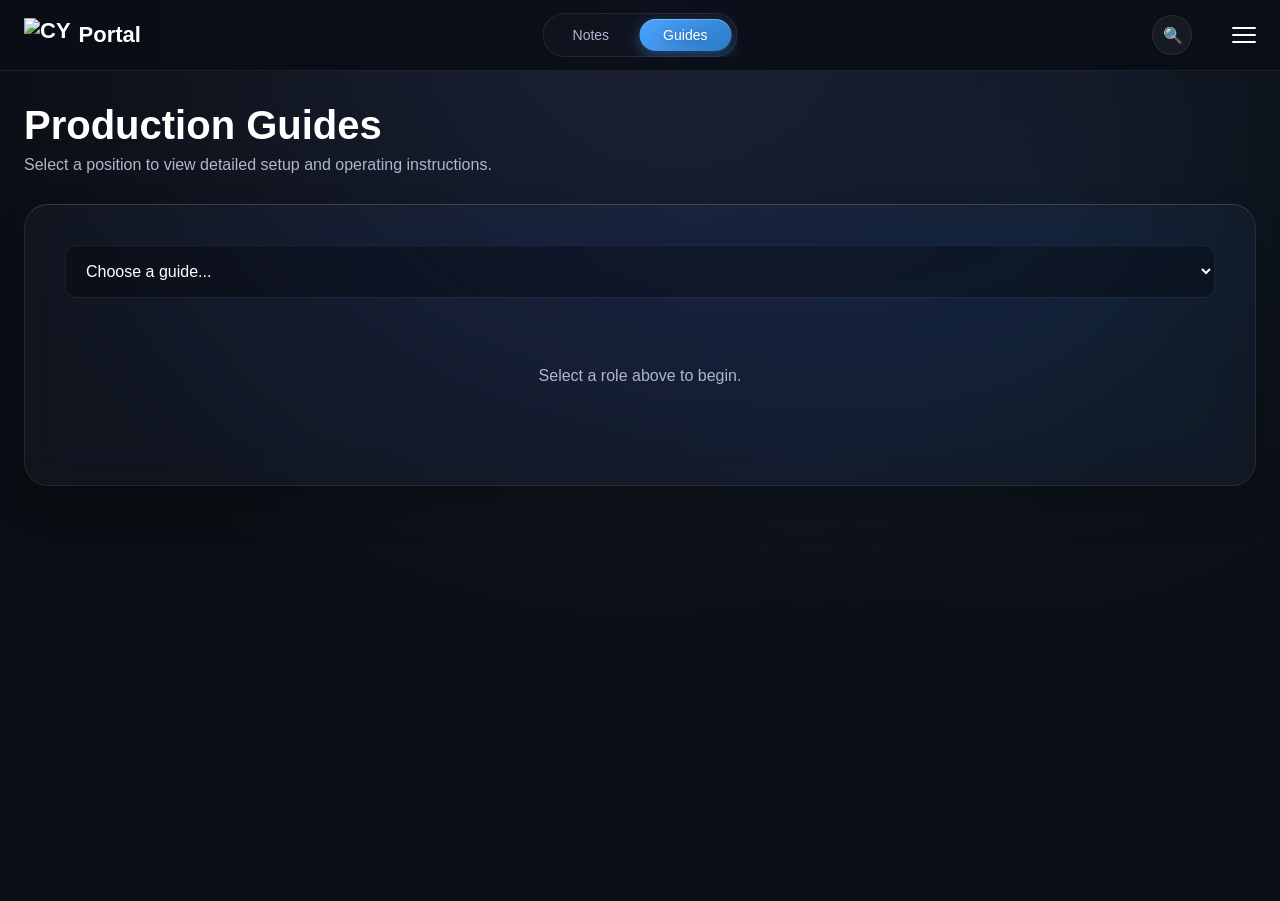
==== guides.html @ 2da70ca6 "Add guides.html with production guides content" ====
<!DOCTYPE html>
<html lang="en">
<head>
<meta charset="UTF-8">
<title>Guides - CY Production</title>
<link rel="icon" type="image/png" href="cy.png">
<meta name="viewport" content="width=device-width, initial-scale=1.0, maximum-scale=1.0, user-scalable=no">

<style>
:root{
  --bg:#0b0e14;
  --text:#ffffff;
  --muted:#b0b6cc;
  --accent:#4da3ff;
  --glass-bg: rgba(255, 255, 255, 0.03);
  --glass-border: rgba(255, 255, 255, 0.08);
  --glass-highlight: rgba(255, 255, 255, 0.15);
  --gap:22px;
  --max:1600px;
  --soft:cubic-bezier(.25, .8, .25, 1);
  --spring:cubic-bezier(.19,1,.22,1);
}

*{box-sizing:border-box;margin:0;padding:0;font-family:"Helvetica Neue", Helvetica, Arial, sans-serif}

html, body{
  min-height:100%;
  background-color:var(--bg);
  background-image:
    radial-gradient(circle at 50% 0%, #1a2236, transparent 60%),
    radial-gradient(circle at 80% 20%, rgba(77, 163, 255, 0.08), transparent 40%);
  color:var(--text);
  overflow-x: hidden;
  -webkit-tap-highlight-color: transparent;
}

/* Glassmorphism */
.glass-panel {
  padding: 40px;
  border-radius: 24px;
  background: var(--glass-bg);
  backdrop-filter: blur(20px) saturate(180%);
  -webkit-backdrop-filter: blur(20px) saturate(180%);
  border: 1px solid var(--glass-border);
  border-top: 1px solid var(--glass-highlight);
  box-shadow: 0 20px 40px rgba(0,0,0,0.2);
  margin-bottom: 40px;
  overflow: hidden;
}

/* Header */
header{
  position:sticky;
  top:0;
  z-index:100;
  background: rgba(11, 14, 20, 0.85);
  backdrop-filter: blur(20px) saturate(180%);
  border-bottom:1px solid var(--glass-border);
}
.header-inner{
  max-width:var(--max);
  margin:auto;
  padding:0 24px;
  height: 70px;
  display:flex;
  justify-content:space-between;
  align-items:center;
  gap: 20px;
  position: relative;
}
.brand{
  font-size:22px;
  font-weight:700;
  display: flex;
  align-items: center;
  gap: 8px;
  cursor: pointer;
  z-index: 102;
}

/* Nav */
.nav-scroll-area {
  position: absolute;
  left: 50%;
  transform: translateX(-50%);
  display: flex;
  justify-content: center;
  overflow-x: auto;
  z-index: 101;
}
.nav{
  display:flex;
  gap:6px;
  padding: 5px;
  background: rgba(255,255,255,0.02);
  border-radius: 999px;
  border: 1px solid var(--glass-border);
  position: relative;
}
.nav button{
  position: relative;
  background:transparent;
  border:none;
  color:var(--muted);
  padding:8px 24px;
  border-radius:999px;
  cursor:pointer;
  font-weight:500;
  font-size: 14px;
  white-space: nowrap;
  transition: color 0.3s ease;
  z-index: 2;
  outline: none;
}
.nav button:hover{ color: #fff; }
.nav button.active{ color:#fff; text-shadow: 0 2px 10px rgba(0,0,0,0.3); }

/* Active Pill */
.nav-bg {
  position: absolute;
  top: 5px;
  left: 0;
  height: calc(100% - 10px);
  background: linear-gradient(135deg, var(--accent), #2b7bc6);
  border-radius: 999px;
  z-index: 1;
  transition: all 0.5s var(--spring); 
  box-shadow: 0 4px 15px rgba(77, 163, 255, 0.4), inset 0 1px 0 rgba(255,255,255,0.3);
  opacity: 0;
  pointer-events: none;
}

/* SEARCH BAR */
.search-wrapper {
  position: relative;
  display: flex;
  align-items: center;
  margin-right: 10px;
  margin-left: auto;
  z-index: 200;
}
.search-input-container {
  width: 40px; 
  height: 40px;
  background: rgba(255,255,255,0.05);
  border-radius: 20px;
  border: 1px solid var(--glass-border);
  display: flex;
  align-items: center;
  transition: width 0.4s var(--spring), background 0.3s;
  overflow: hidden;
  cursor: pointer;
}
.search-input-container.expanded {
  width: 240px;
  background: rgba(0,0,0,0.5);
  cursor: text;
  border-color: var(--accent);
}
.search-icon {
  width: 40px;
  height: 40px;
  display: flex;
  align-items: center;
  justify-content: center;
  flex-shrink: 0;
  color: var(--muted);
}
.search-field {
  width: 100%;
  height: 100%;
  background: transparent;
  border: none;
  color: #fff;
  font-size: 14px;
  outline: none;
  padding-right: 16px;
  opacity: 0;
  transition: opacity 0.2s;
}
.search-input-container.expanded .search-field {
  opacity: 1;
}

/* Hamburger */
.menu-wrapper { position: relative; z-index: 300; }
.hamburger{
  display:flex;
  flex-direction:column;
  gap:5px;
  cursor:pointer;
  padding: 10px;
  margin-right: -10px;
}
.hamburger div{
  width:24px;
  height:2px;
  background:var(--text);
  border-radius:2px;
  transition:.3s ease;
}
.menu-dropdown {
  position: absolute;
  top: calc(100% + 15px);
  right: 0;
  width: 200px;
  background: rgba(15, 20, 30, 0.98);
  backdrop-filter: blur(24px);
  border: 1px solid var(--glass-border);
  border-radius: 16px;
  padding: 8px;
  display: none;
  flex-direction: column;
  gap: 4px;
  box-shadow: 0 20px 40px rgba(0,0,0,0.6);
  opacity: 0;
  transform: translateY(-10px);
  transition: 0.3s ease;
}
.menu-dropdown.show { display: flex; opacity: 1; transform: translateY(0); }
.menu-dropdown a {
  text-decoration: none;
  color: var(--muted);
  padding: 14px 16px;
  border-radius: 10px;
  font-size: 15px;
  font-weight: 500;
  transition: 0.2s;
}
.menu-dropdown a:active, .menu-dropdown a:hover { background: rgba(255,255,255,0.08); color: #fff; }

/* CHAT OVERLAY */
#chatOverlay {
  position: fixed;
  inset: 0;
  background: rgba(11, 14, 20, 0.95);
  backdrop-filter: blur(20px);
  z-index: 9000;
  display: flex;
  flex-direction: column;
  opacity: 0;
  pointer-events: none;
  transition: opacity 0.4s ease, transform 0.4s var(--soft);
  transform: scale(0.95);
  padding: 0;
  overflow: hidden;
}
#chatOverlay.active {
  opacity: 1;
  pointer-events: auto;
  transform: scale(1);
}
#chatOverlay.minimized {
  top: auto;
  bottom: 20px;
  left: auto;
  right: 20px;
  width: 60px;
  height: 60px;
  border-radius: 50%;
  background: var(--accent);
  padding: 0;
  overflow: hidden;
  cursor: pointer;
  box-shadow: 0 10px 30px rgba(0,0,0,0.5);
}
#chatOverlay.minimized > * { display: none; }
#chatOverlay.minimized::after {
  content: "✨";
  display: grid;
  place-items: center;
  width: 100%;
  height: 100%;
  font-size: 24px;
}

.chat-header {
  padding: 16px 24px;
  background: rgba(255,255,255,0.03);
  border-bottom: 1px solid var(--glass-border);
  display: flex;
  justify-content: space-between;
  align-items: center;
}
.chat-title { font-size: 18px; font-weight: 700; color: #fff; display: flex; align-items: center; gap: 8px; }
.chat-controls { display: flex; gap: 12px; }
.control-btn {
  background: rgba(255,255,255,0.1);
  border: none;
  width: 32px;
  height: 32px;
  border-radius: 50%;
  color: #fff;
  cursor: pointer;
  display: flex;
  align-items: center;
  justify-content: center;
  font-size: 16px;
  transition: background 0.2s;
}
.control-btn:hover { background: rgba(255,255,255,0.25); }

.chat-body {
  flex-grow: 1;
  overflow-y: auto;
  padding: 20px;
  display: flex;
  flex-direction: column;
  gap: 16px;
  scroll-behavior: smooth;
}

@keyframes messageSlideUp {
  from { opacity: 0; transform: translateY(10px); }
  to { opacity: 1; transform: translateY(0); }
}

.message {
  max-width: 80%;
  padding: 12px 16px;
  border-radius: 16px;
  font-size: 15px;
  line-height: 1.5;
  position: relative;
  word-wrap: break-word;
  animation: messageSlideUp 0.3s ease-out forwards;
}
.message.user {
  align-self: flex-end;
  background: var(--accent);
  color: #000;
  font-weight: 500;
  border-bottom-right-radius: 4px;
}
.message.ai {
  align-self: flex-start;
  background: rgba(255,255,255,0.08);
  color: #e0e0e0;
  border-bottom-left-radius: 4px;
  border: 1px solid var(--glass-border);
  min-width: 40px; 
}

/* Word animation */
.word-fade {
  opacity: 0;
  display: inline-block;
  white-space: pre-wrap;
  transform: translateY(5px);
  transition: opacity 0.3s ease, transform 0.3s ease;
}
.word-fade.visible { opacity: 1; transform: translateY(0); }

/* Bouncing Dots Loader */
.typing-dots {
  display: inline-flex;
  gap: 4px;
  padding: 4px;
}
.typing-dots span {
  width: 6px;
  height: 6px;
  background: var(--accent);
  border-radius: 50%;
  animation: bounce 1.4s infinite ease-in-out both;
}
.typing-dots span:nth-child(1) { animation-delay: -0.32s; }
.typing-dots span:nth-child(2) { animation-delay: -0.16s; }
@keyframes bounce {
  0%, 80%, 100% { transform: scale(0); }
  40% { transform: scale(1); }
}

.chat-footer {
  padding: 16px 24px;
  border-top: 1px solid var(--glass-border);
  background: rgba(0,0,0,0.2);
  display: flex;
  gap: 12px;
}
.chat-input {
  flex-grow: 1;
  background: rgba(255,255,255,0.05);
  border: 1px solid var(--glass-border);
  border-radius: 999px;
  padding: 12px 20px;
  color: #fff;
  font-size: 15px;
  outline: none;
  transition: border 0.2s;
}
.chat-input:focus { border-color: var(--accent); }
.send-btn {
  background: var(--accent);
  color: #000;
  border: none;
  width: 44px;
  height: 44px;
  border-radius: 50%;
  display: flex;
  align-items: center;
  justify-content: center;
  cursor: pointer;
  font-size: 18px;
  transition: transform 0.2s;
}
.send-btn:hover { transform: scale(1.05); }
.send-btn:disabled { opacity: 0.5; cursor: not-allowed; transform: none; }

.cooldown-msg {
  text-align: center;
  font-size: 12px;
  color: #ff7a7a;
  margin-top: 8px;
  opacity: 0;
  transition: opacity 0.3s;
}

/* System messages in chat */
.chat-system-msg {
  align-self: center;
  font-size: 13px;
  color: var(--muted);
  font-style: italic;
  margin: 8px 0;
  opacity: 0.8;
  animation: messageSlideUp 0.3s ease-out forwards;
}

/* MAIN CONTENT */
main {
  max-width: var(--max);
  margin: auto;
  padding: 32px 24px 80px;
  min-height: calc(100vh - 70px);
  animation: fadeIn 0.8s ease;
}
@keyframes fadeIn { from { opacity: 0; transform: translateY(20px); } to { opacity: 1; transform: translateY(0); } }

.welcome-header { margin-bottom: 30px; }
.welcome-header h1 {
  font-size: 2.5rem;
  background: linear-gradient(135deg, #fff 40%, #8ec5ff 100%);
  -webkit-background-clip: text;
  -webkit-text-fill-color: transparent;
}
.welcome-header p { color: var(--muted); margin-top: 8px; }

/* DROPDOWN & CONTENT */
.role-selector {
  width: 100%;
  padding: 16px;
  background: rgba(0,0,0,0.3);
  border: 1px solid var(--glass-border);
  color: #fff;
  border-radius: 12px;
  font-size: 16px;
  margin-bottom: 24px;
  outline: none;
  cursor: pointer;
}
.role-selector option {
  background: #0b0e14;
  color: #fff;
}

.guide-content {
  color: #e0e0e0;
  line-height: 1.7;
}
.guide-content h2 { color: var(--accent); margin-top: 0; margin-bottom: 16px; }
.guide-content h3 { color: #fff; margin-top: 24px; margin-bottom: 12px; font-size: 1.2rem; }
.guide-content p { margin-bottom: 16px; }
.guide-content ul { padding-left: 20px; margin-bottom: 16px; }
.guide-content li { margin-bottom: 8px; }

/* VISUALIZER ANIMATIONS */
.cam-visualizer {
  width: 100%;
  height: 200px;
  background: rgba(0,0,0,0.3);
  border: 1px solid var(--glass-border);
  border-radius: 12px;
  position: relative;
  overflow: hidden;
  margin-bottom: 16px;
  display: flex;
  align-items: center;
  justify-content: center;
}
.cam-subject {
  width: 16px;
  height: 16px;
  background: var(--muted);
  border-radius: 50%;
  position: absolute;
  z-index: 1;
}
.cam-reticle {
  width: 80px;
  height: 50px;
  border: 2px solid var(--accent);
  border-radius: 4px;
  position: absolute;
  box-shadow: 0 0 15px rgba(77,163,255,0.3);
  z-index: 2;
}
.cam-reticle::before, .cam-reticle::after {
  content: ''; position: absolute; width: 10px; height: 10px; border: 2px solid #fff;
}
.cam-reticle::before { top: -2px; left: -2px; border-right: none; border-bottom: none; }
.cam-reticle::after { bottom: -2px; right: -2px; border-left: none; border-top: none; }

/* REFINED FIGURE 8 ANIMATION */
@keyframes fig8Smooth {
  0%   { transform: translate(0, 0); }
  6.25% { transform: translate(6px, -3px); }
  12.5% { transform: translate(12px, -6px); }
  18.75%{ transform: translate(18px, -3px); }
  25%  { transform: translate(22px, 0); }
  31.25%{ transform: translate(18px, 3px); }
  37.5% { transform: translate(12px, 6px); }
  43.75%{ transform: translate(6px, 3px); }
  50%  { transform: translate(0, 0); }
  56.25%{ transform: translate(-6px, -3px); }
  62.5% { transform: translate(-12px, -6px); }
  68.75%{ transform: translate(-18px, -3px); }
  75%  { transform: translate(-22px, 0); }
  81.25%{ transform: translate(-18px, 3px); }
  87.5% { transform: translate(-12px, 6px); }
  93.75%{ transform: translate(-6px, 3px); }
  100% { transform: translate(0, 0); }
}

@keyframes arcMove {
  0% { transform: translate(-30px, 5px) scale(1); }
  50% { transform: translate(30px, -5px) scale(1.03); }
  100% { transform: translate(-30px, 5px) scale(1); }
}

.anim-fig8 { animation: fig8Smooth 10s infinite linear; } 
.anim-arc { animation: arcMove 8s infinite ease-in-out; }

.anim-controls {
  display: flex;
  gap: 8px;
  margin-bottom: 24px;
}
.anim-btn {
  background: rgba(255,255,255,0.1);
  border: 1px solid var(--glass-border);
  color: #fff;
  padding: 6px 12px;
  border-radius: 6px;
  font-size: 12px;
  cursor: pointer;
}
.anim-btn.active { background: var(--accent); color: #000; font-weight: bold; }

/* Mobile Optimizations */
@media (max-width: 768px) {
  .header-inner { 
    padding: 12px 16px; 
    gap: 12px; 
    flex-direction: column; 
    height: auto; 
    position: relative;
  }
  
  .brand { 
    display: flex; 
    width: 100%;
    justify-content: center; 
    margin-bottom: 4px;
    z-index: 1; 
    padding: 0 60px; /* Prevent overlap from abs positioned elements */
  }
  
  .nav-scroll-area { 
    position: relative; 
    left: auto;
    transform: none;
    width: 100%;
    justify-content: center; 
    margin: 0;
  }
  
  .nav { padding: 4px; }
  .nav button { padding: 8px 16px; }
  
  /* Positions matching Portal */
  .menu-wrapper {
    position: absolute;
    top: 15px; 
    right: 16px;
    margin: 0;
  }
  
  .search-wrapper { 
    position: absolute;
    top: 15px; 
    left: 16px;
    margin: 0;
  }
  
  /* Fixed full-width search on mobile when active */
  .search-input-container.expanded { 
    position: fixed;
    top: 0;
    left: 0;
    width: 100%;
    height: 70px;
    z-index: 2200;
    background: #0b0e14;
    border-radius: 0;
    border-bottom: 1px solid var(--accent);
    padding: 0 20px;
  }
}
</style>
</head>
<body>

<div id="chatOverlay">
  <div class="chat-header">
    <div class="chat-title">
      <span style="color:var(--accent);">✦</span> Google Gemini
    </div>
    <div class="chat-controls">
      <button class="control-btn" onclick="minimizeChat()">_</button>
      <button class="control-btn" onclick="closeChat()">×</button>
    </div>
  </div>
  
  <div class="chat-body" id="chatBody">
    <div class="message ai">
      Hello! I'm your AV assistant powered by Google Gemini. How can I help with production today?
    </div>
  </div>
  
  <div class="chat-footer">
    <div style="flex-grow:1; display:flex; flex-direction:column;">
      <input type="text" class="chat-input" id="chatInput" placeholder="Message Gemini..." onkeydown="handleChatKey(event)">
      <div id="cooldownMsg" class="cooldown-msg">Please wait 5s between messages.</div>
    </div>
    <button class="send-btn" id="sendBtn" onclick="sendChatMessage()">➤</button>
  </div>
</div>

<header>
  <div class="header-inner">
    <div class="brand" onclick="window.location.href='index.html'">
      <img src="cy.png" alt="CY" height="35">
      <span>Portal</span>
    </div>
    
    <div class="nav-scroll-area">
      <nav class="nav" id="mainNav">
        <div id="navBg" class="nav-bg"></div>
        <button id="notesBtn" onclick="handleNavClick('notes')">Notes</button>
        <button id="guidesBtn" class="active" onclick="handleNavClick('guides')">Guides</button>
      </nav>
    </div>

    <div class="search-wrapper">
      <div class="search-input-container" id="searchContainer" onclick="expandSearch()">
        <div class="search-icon">🔍</div>
        <input type="text" class="search-field" id="searchInput" placeholder="Ask AI..." onkeydown="handleSearchKey(event)">
      </div>
    </div>

    <div class="menu-wrapper">
      <div class="hamburger" onclick="toggleMenu()">
        <div></div>
        <div></div>
        <div></div>
      </div>
      <div id="menuDropdown" class="menu-dropdown">
        <a href="index.html">Home Website</a>
      </div>
    </div>
  </div>
</header>

<main>
  <div class="welcome-header">
    <h1>Production Guides</h1>
    <p>Select a position to view detailed setup and operating instructions.</p>
  </div>

  <div class="glass-panel">
    <select class="role-selector" id="roleSelect" onchange="loadRoleContent()">
      <option value="" disabled selected>Choose a guide...</option>
      <option value="center_cam">Center Camera AKA Main</option>
      <option value="handheld_cam">Handheld Camera Movement Examples</option>
    </select>

    <div id="guideDisplay" class="guide-content">
      <p style="color:var(--muted); text-align:center; padding: 40px;">Select a role above to begin.</p>
    </div>
  </div>
</main>

<script>
window.onload = function() {
  const navBg = document.getElementById('navBg');
  navBg.style.transition = 'none';
  updateNavBg(document.getElementById('guidesBtn'));
  void navBg.offsetWidth;
  requestAnimationFrame(() => {
    navBg.style.transition = 'all 0.5s var(--spring)';
  });
};

/* --- NAV LOGIC --- */
const nav = document.getElementById('mainNav');
const navBg = document.getElementById('navBg');
let isDragging = false;
let startX = 0;
let initialTrans = 0;
let didDrag = false;

function updateNavBg(el) {
  if(!el) return;
  navBg.style.opacity = '1';
  navBg.style.width = el.offsetWidth + 'px';
  navBg.style.transform = `translateX(${el.offsetLeft}px)`;
}

function performNavAction(target) {
  const btn = document.getElementById(target + 'Btn');
  if(!btn) return;

  document.querySelectorAll(".nav button").forEach(b=>b.classList.remove("active"));
  btn.classList.add("active");
  updateNavBg(btn);
  
  if (target === 'notes') {
    setTimeout(() => { window.location.href = 'portal.html'; }, 300);
  }
}

function handleNavClick(target) {
  if(didDrag) return;
  performNavAction(target);
}

function startDrag(e) {
  isDragging = true;
  didDrag = false;
  navBg.style.transition = 'none';
  startX = e.type.includes('touch') ? e.touches[0].pageX : e.pageX;
  const style = window.getComputedStyle(navBg);
  const matrix = new WebKitCSSMatrix(style.transform);
  initialTrans = matrix.m41;
}

function drag(e) {
  if(!isDragging) return;
  const currentX = e.type.includes('touch') ? e.touches[0].pageX : e.pageX;
  const delta = currentX - startX;
  if(Math.abs(delta) > 5) didDrag = true;
  
  let newTrans = initialTrans + delta;
  const buttons = nav.querySelectorAll('button');
  const firstBtn = buttons[0];
  const lastBtn = buttons[buttons.length-1];
  const maxTrans = (lastBtn.offsetLeft + lastBtn.offsetWidth) - navBg.offsetWidth;
  
  if(newTrans < firstBtn.offsetLeft) newTrans = firstBtn.offsetLeft;
  if(newTrans > maxTrans) newTrans = maxTrans;
  
  navBg.style.transform = `translateX(${newTrans}px)`;
}

function endDrag(e) {
  if(!isDragging) return;
  isDragging = false;
  navBg.style.transition = 'all 0.5s var(--spring)';
  
  if(didDrag) {
    const currentTrans = new WebKitCSSMatrix(navBg.style.transform).m41;
    const centerPill = currentTrans + (navBg.offsetWidth / 2);
    let closestBtn = null;
    let minDist = Infinity;
    
    nav.querySelectorAll('button').forEach(btn => {
      const centerBtn = btn.offsetLeft + (btn.offsetWidth / 2);
      const dist = Math.abs(centerBtn - centerPill);
      if(dist < minDist) { minDist = dist; closestBtn = btn; }
    });
    
    if(closestBtn) { 
        performNavAction(closestBtn.id.replace('Btn','').toLowerCase()); 
    }
  } else {
    updateNavBg(nav.querySelector('button.active'));
  }
}

nav.addEventListener('mousedown', startDrag);
nav.addEventListener('touchstart', startDrag, {passive: false});
window.addEventListener('mousemove', drag);
window.addEventListener('touchmove', drag, {passive: false});
window.addEventListener('mouseup', endDrag);
window.addEventListener('touchend', endDrag);

/* --- AI / CHAT LOGIC --- */
const API_KEYS = [
  "AIzaSyDClTbooQVZiqntxARCYH8P0ijCrHKW-7U",
  "AIzaSyAJD7tvvXw13CymrfOcwt8msPxzY1n_4lc"
];

let chatHistory = [];
let lastMessageTime = 0;
const COOLDOWN_MS = 5000;

function expandSearch() {
  const container = document.getElementById('searchContainer');
  const input = document.getElementById('searchInput');
  container.classList.add('expanded');
  input.focus();
}

document.addEventListener('click', (e) => {
  const container = document.getElementById('searchContainer');
  if (!container.contains(e.target)) {
    container.classList.remove('expanded');
  }
});

function handleSearchKey(e) {
  if (e.key === 'Enter') {
    const query = e.target.value;
    if(!query.trim()) return;
    e.target.value = '';
    document.getElementById('searchContainer').classList.remove('expanded');
    const overlay = document.getElementById('chatOverlay');
    overlay.classList.remove('minimized');
    overlay.classList.add('active');
    appendMessage('user', query);
    processAIRequest(query);
  }
}

function handleChatKey(e) { if (e.key === 'Enter') sendChatMessage(); }

function sendChatMessage() {
  const input = document.getElementById('chatInput');
  const query = input.value;
  if (!query.trim()) return;
  const now = Date.now();
  if (now - lastMessageTime < COOLDOWN_MS) {
    const msg = document.getElementById('cooldownMsg');
    msg.style.opacity = 1;
    setTimeout(() => msg.style.opacity = 0, 2000);
    return;
  }
  lastMessageTime = now;
  input.value = '';
  appendMessage('user', query);
  processAIRequest(query);
}

function appendMessage(role, text) {
  const body = document.getElementById('chatBody');
  const div = document.createElement('div');
  div.className = `message ${role}`;
  if (role === 'user') {
    div.innerText = text;
    body.appendChild(div);
  } else {
    body.appendChild(div);
    animateText(div, text);
  }
  body.scrollTop = body.scrollHeight;
  chatHistory.push({ role: role === 'user' ? 'user' : 'model', parts: [{ text: text }] });
}

function animateText(element, text) {
  const words = text.split(' '); 
  words.forEach((word, i) => {
    const span = document.createElement('span');
    span.className = 'word-fade';
    span.textContent = word + ' '; 
    element.appendChild(span);
    setTimeout(() => {
      span.classList.add('visible');
      document.getElementById('chatBody').scrollTop = document.getElementById('chatBody').scrollHeight;
    }, i * 30);
  });
}

async function processAIRequest(query) {
  const body = document.getElementById('chatBody');
  const loader = document.createElement('div');
  loader.className = 'message ai';
  loader.id = 'tempLoader';
  loader.innerHTML = '<div class="typing-dots"><span></span><span></span><span></span></div>';
  body.appendChild(loader);
  body.scrollTop = body.scrollHeight;

  const systemPrompt = `You are an AV assistant. 
  Guides: center_cam, handheld_cam. 
  Suggest [[OPEN_GUIDE:id]] to open a guide. No markdown.`;
  
  const contents = [
    { role: "user", parts: [{ text: systemPrompt }] },
    ...chatHistory
  ];

  let success = false;
  for(const key of API_KEYS) {
    try {
        const response = await fetch(`https://generativelanguage.googleapis.com/v1beta/models/gemini-2.5-flash-preview-09-2025:generateContent?key=${key}`, {
            method: 'POST',
            headers: { 'Content-Type': 'application/json' },
            body: JSON.stringify({ contents: contents })
        });

        if (response.ok) {
            const data = await response.json();
            const text = data.candidates[0].content.parts[0].text;
            document.getElementById('tempLoader').remove();
            
            const guideMatch = text.match(/\[\[OPEN_GUIDE:(.*?)\]\]/);
            if (guideMatch) {
                const guideId = guideMatch[1];
                const sysDiv = document.createElement('div');
                sysDiv.className = 'chat-system-msg';
                sysDiv.innerText = 'Opening Guide...';
                body.appendChild(sysDiv);
                setTimeout(() => {
                    const s = document.getElementById('roleSelect');
                    if(s) {
                        s.value = guideId;
                        loadRoleContent();
                    }
                }, 800);
            }
            appendMessage('ai', text.replace(/\[\[.*?\]\]/g, '').trim());
            success = true;
            break; 
        }
    } catch (e) {
        console.warn("Key failed", e);
    }
  }

  if(!success) {
      document.getElementById('tempLoader').remove();
      appendMessage('ai', "I'm having trouble connecting right now. Please try again.");
  }
}

function closeChat() { document.getElementById('chatOverlay').classList.remove('active'); }
function minimizeChat() { document.getElementById('chatOverlay').classList.toggle('minimized'); }

/* --- GUIDES --- */
const guides = {
  center_cam: `
    <h2>Center Camera (Main)</h2>
    <p>The primary anchor for your production. Focus on smooth framing and consistent levels.</p>
    <h3>Setup</h3>
    <ul>
      <li><strong>Tripod:</strong> Ensure the head is balanced for smooth tilts.</li>
      <li><strong>Framing:</strong> Keep the speaker's eyes on the upper third line.</li>
    </ul>
  `,
  handheld_cam: `
    <h2>Handheld Camera Movement Examples</h2>
    <p>Dynamic movement is essential. A subtle "Figure 8" or "Arc" helps maintain energy.</p>
    
    <div class="cam-visualizer">
      <div class="cam-subject"></div>
      <div id="reticle" class="cam-reticle anim-fig8"></div>
    </div>
    
    <div class="anim-controls">
      <button class="anim-btn active" onclick="setAnim('fig8', this)">Figure 8 (Crowd)</button>
      <button class="anim-btn" onclick="setAnim('arc', this)">Arc (Keys/Solo)</button>
    </div>

    <h3>Dynamic Handheld Movement Examples</h3>
    <p style="font-size: 0.9em; color: var(--muted); margin-bottom: 15px;">
      <em>Note: These visualizations are approximations. For the best examples of good camera movement, check out livestreams from <strong>Elevation Worship</strong>.</em>
      <br>
      Reference Song: <a href="https://www.youtube.com/watch?v=JjgkhHlTROQ" target="_blank" style="color: var(--accent);">Washed - Elevation Rhythm</a>
    </p>
    <ul>
      <li><strong>Infinity Figure 8:</strong> Move in a continuous, rounded infinity loop. It creates a natural, breathing feel for crowd shots.</li>
      <li><strong>The Arc:</strong> Move side-to-side in a circular path around your subject.</li>
    </ul>
  `
};

function setAnim(type, btn) {
  const reticle = document.getElementById('reticle');
  document.querySelectorAll('.anim-btn').forEach(b => b.classList.remove('active'));
  btn.classList.add('active');
  reticle.className = type === 'fig8' ? 'cam-reticle anim-fig8' : 'cam-reticle anim-arc';
}

function loadRoleContent() {
  const val = document.getElementById('roleSelect').value;
  const display = document.getElementById('guideDisplay');
  if (guides[val]) {
    display.innerHTML = guides[val];
    display.style.opacity = 0;
    setTimeout(() => { display.style.transition = 'opacity 0.5s'; display.style.opacity = 1; }, 50);
  }
}

function toggleMenu(){
  const dropdown = document.getElementById("menuDropdown");
  dropdown.style.display = dropdown.style.display === "flex" ? "none" : "flex";
  dropdown.classList.toggle("show");
}
</script>

</body>
</html>
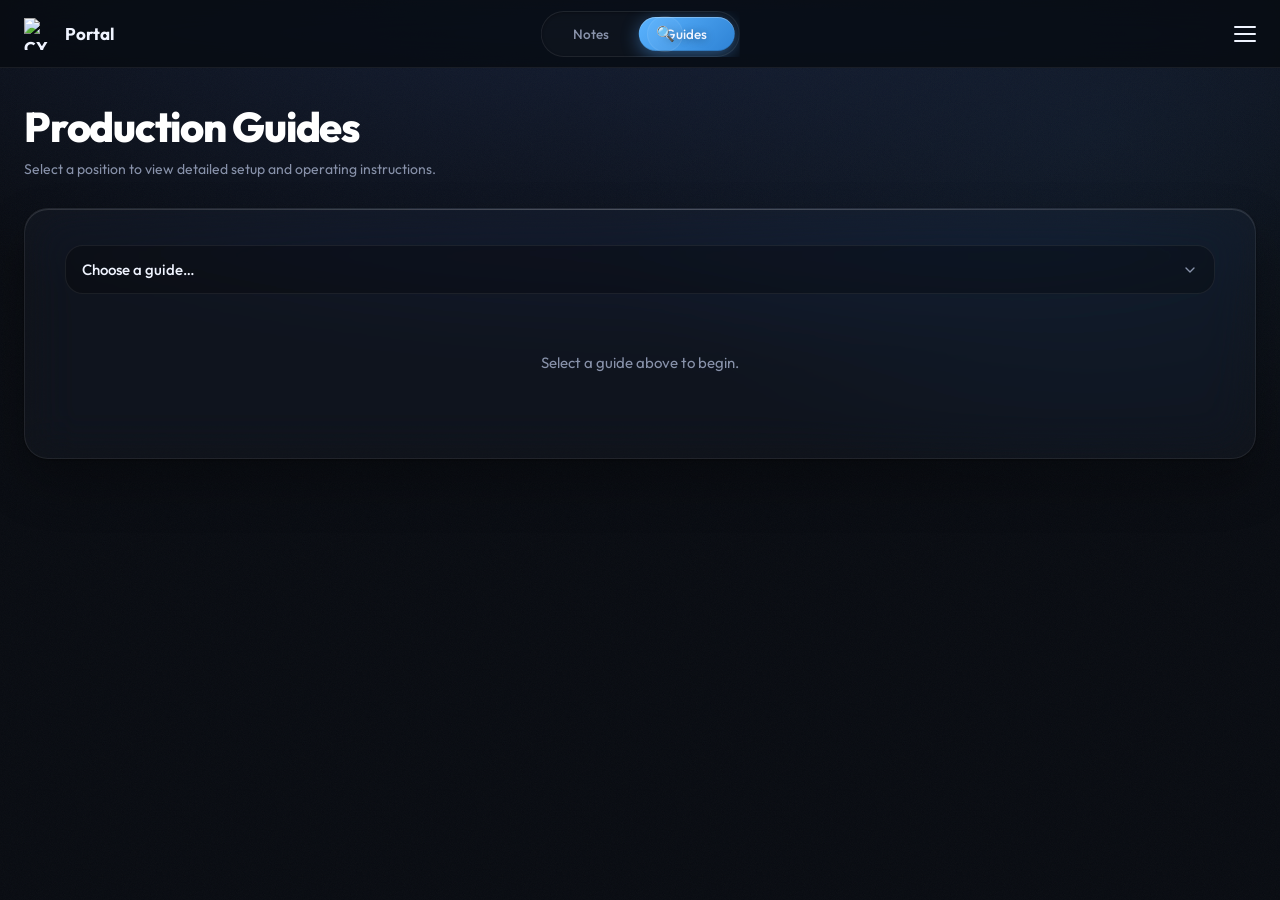
==== commit 8a78ede2: "Add files via upload" ====
--- a/guides.html
+++ b/guides.html
@@ -1,679 +1,472 @@
 <!DOCTYPE html>
 <html lang="en">
 <head>
-<meta charset="UTF-8">
-<title>Guides - CY Production</title>
-<link rel="icon" type="image/png" href="cy.png">
-<meta name="viewport" content="width=device-width, initial-scale=1.0, maximum-scale=1.0, user-scalable=no">
-
-<style>
-:root{
-  --bg:#0b0e14;
-  --text:#ffffff;
-  --muted:#b0b6cc;
-  --accent:#4da3ff;
-  --glass-bg: rgba(255, 255, 255, 0.03);
-  --glass-border: rgba(255, 255, 255, 0.08);
-  --glass-highlight: rgba(255, 255, 255, 0.15);
-  --gap:22px;
-  --max:1600px;
-  --soft:cubic-bezier(.25, .8, .25, 1);
-  --spring:cubic-bezier(.19,1,.22,1);
-}
-
-*{box-sizing:border-box;margin:0;padding:0;font-family:"Helvetica Neue", Helvetica, Arial, sans-serif}
-
-html, body{
-  min-height:100%;
-  background-color:var(--bg);
-  background-image:
-    radial-gradient(circle at 50% 0%, #1a2236, transparent 60%),
-    radial-gradient(circle at 80% 20%, rgba(77, 163, 255, 0.08), transparent 40%);
-  color:var(--text);
-  overflow-x: hidden;
-  -webkit-tap-highlight-color: transparent;
-}
-
-/* Glassmorphism */
-.glass-panel {
-  padding: 40px;
-  border-radius: 24px;
-  background: var(--glass-bg);
-  backdrop-filter: blur(20px) saturate(180%);
-  -webkit-backdrop-filter: blur(20px) saturate(180%);
-  border: 1px solid var(--glass-border);
-  border-top: 1px solid var(--glass-highlight);
-  box-shadow: 0 20px 40px rgba(0,0,0,0.2);
-  margin-bottom: 40px;
-  overflow: hidden;
-}
-
-/* Header */
-header{
-  position:sticky;
-  top:0;
-  z-index:100;
-  background: rgba(11, 14, 20, 0.85);
-  backdrop-filter: blur(20px) saturate(180%);
-  border-bottom:1px solid var(--glass-border);
-}
-.header-inner{
-  max-width:var(--max);
-  margin:auto;
-  padding:0 24px;
-  height: 70px;
-  display:flex;
-  justify-content:space-between;
-  align-items:center;
-  gap: 20px;
-  position: relative;
-}
-.brand{
-  font-size:22px;
-  font-weight:700;
-  display: flex;
-  align-items: center;
-  gap: 8px;
-  cursor: pointer;
-  z-index: 102;
-}
-
-/* Nav */
-.nav-scroll-area {
-  position: absolute;
-  left: 50%;
-  transform: translateX(-50%);
-  display: flex;
-  justify-content: center;
-  overflow-x: auto;
-  z-index: 101;
-}
-.nav{
-  display:flex;
-  gap:6px;
-  padding: 5px;
-  background: rgba(255,255,255,0.02);
-  border-radius: 999px;
-  border: 1px solid var(--glass-border);
-  position: relative;
-}
-.nav button{
-  position: relative;
-  background:transparent;
-  border:none;
-  color:var(--muted);
-  padding:8px 24px;
-  border-radius:999px;
-  cursor:pointer;
-  font-weight:500;
-  font-size: 14px;
-  white-space: nowrap;
-  transition: color 0.3s ease;
-  z-index: 2;
-  outline: none;
-}
-.nav button:hover{ color: #fff; }
-.nav button.active{ color:#fff; text-shadow: 0 2px 10px rgba(0,0,0,0.3); }
-
-/* Active Pill */
-.nav-bg {
-  position: absolute;
-  top: 5px;
-  left: 0;
-  height: calc(100% - 10px);
-  background: linear-gradient(135deg, var(--accent), #2b7bc6);
-  border-radius: 999px;
-  z-index: 1;
-  transition: all 0.5s var(--spring); 
-  box-shadow: 0 4px 15px rgba(77, 163, 255, 0.4), inset 0 1px 0 rgba(255,255,255,0.3);
-  opacity: 0;
-  pointer-events: none;
-}
-
-/* SEARCH BAR */
-.search-wrapper {
-  position: relative;
-  display: flex;
-  align-items: center;
-  margin-right: 10px;
-  margin-left: auto;
-  z-index: 200;
-}
-.search-input-container {
-  width: 40px; 
-  height: 40px;
-  background: rgba(255,255,255,0.05);
-  border-radius: 20px;
-  border: 1px solid var(--glass-border);
-  display: flex;
-  align-items: center;
-  transition: width 0.4s var(--spring), background 0.3s;
-  overflow: hidden;
-  cursor: pointer;
-}
-.search-input-container.expanded {
-  width: 240px;
-  background: rgba(0,0,0,0.5);
-  cursor: text;
-  border-color: var(--accent);
-}
-.search-icon {
-  width: 40px;
-  height: 40px;
-  display: flex;
-  align-items: center;
-  justify-content: center;
-  flex-shrink: 0;
-  color: var(--muted);
-}
-.search-field {
-  width: 100%;
-  height: 100%;
-  background: transparent;
-  border: none;
-  color: #fff;
-  font-size: 14px;
-  outline: none;
-  padding-right: 16px;
-  opacity: 0;
-  transition: opacity 0.2s;
-}
-.search-input-container.expanded .search-field {
-  opacity: 1;
-}
-
-/* Hamburger */
-.menu-wrapper { position: relative; z-index: 300; }
-.hamburger{
-  display:flex;
-  flex-direction:column;
-  gap:5px;
-  cursor:pointer;
-  padding: 10px;
-  margin-right: -10px;
-}
-.hamburger div{
-  width:24px;
-  height:2px;
-  background:var(--text);
-  border-radius:2px;
-  transition:.3s ease;
-}
-.menu-dropdown {
-  position: absolute;
-  top: calc(100% + 15px);
-  right: 0;
-  width: 200px;
-  background: rgba(15, 20, 30, 0.98);
-  backdrop-filter: blur(24px);
-  border: 1px solid var(--glass-border);
-  border-radius: 16px;
-  padding: 8px;
-  display: none;
-  flex-direction: column;
-  gap: 4px;
-  box-shadow: 0 20px 40px rgba(0,0,0,0.6);
-  opacity: 0;
-  transform: translateY(-10px);
-  transition: 0.3s ease;
-}
-.menu-dropdown.show { display: flex; opacity: 1; transform: translateY(0); }
-.menu-dropdown a {
-  text-decoration: none;
-  color: var(--muted);
-  padding: 14px 16px;
-  border-radius: 10px;
-  font-size: 15px;
-  font-weight: 500;
-  transition: 0.2s;
-}
-.menu-dropdown a:active, .menu-dropdown a:hover { background: rgba(255,255,255,0.08); color: #fff; }
-
-/* CHAT OVERLAY */
-#chatOverlay {
-  position: fixed;
-  inset: 0;
-  background: rgba(11, 14, 20, 0.95);
-  backdrop-filter: blur(20px);
-  z-index: 9000;
-  display: flex;
-  flex-direction: column;
-  opacity: 0;
-  pointer-events: none;
-  transition: opacity 0.4s ease, transform 0.4s var(--soft);
-  transform: scale(0.95);
-  padding: 0;
-  overflow: hidden;
-}
-#chatOverlay.active {
-  opacity: 1;
-  pointer-events: auto;
-  transform: scale(1);
-}
-#chatOverlay.minimized {
-  top: auto;
-  bottom: 20px;
-  left: auto;
-  right: 20px;
-  width: 60px;
-  height: 60px;
-  border-radius: 50%;
-  background: var(--accent);
-  padding: 0;
-  overflow: hidden;
-  cursor: pointer;
-  box-shadow: 0 10px 30px rgba(0,0,0,0.5);
-}
-#chatOverlay.minimized > * { display: none; }
-#chatOverlay.minimized::after {
-  content: "✨";
-  display: grid;
-  place-items: center;
-  width: 100%;
-  height: 100%;
-  font-size: 24px;
-}
-
-.chat-header {
-  padding: 16px 24px;
-  background: rgba(255,255,255,0.03);
-  border-bottom: 1px solid var(--glass-border);
-  display: flex;
-  justify-content: space-between;
-  align-items: center;
-}
-.chat-title { font-size: 18px; font-weight: 700; color: #fff; display: flex; align-items: center; gap: 8px; }
-.chat-controls { display: flex; gap: 12px; }
-.control-btn {
-  background: rgba(255,255,255,0.1);
-  border: none;
-  width: 32px;
-  height: 32px;
-  border-radius: 50%;
-  color: #fff;
-  cursor: pointer;
-  display: flex;
-  align-items: center;
-  justify-content: center;
-  font-size: 16px;
-  transition: background 0.2s;
-}
-.control-btn:hover { background: rgba(255,255,255,0.25); }
-
-.chat-body {
-  flex-grow: 1;
-  overflow-y: auto;
-  padding: 20px;
-  display: flex;
-  flex-direction: column;
-  gap: 16px;
-  scroll-behavior: smooth;
-}
-
-@keyframes messageSlideUp {
-  from { opacity: 0; transform: translateY(10px); }
-  to { opacity: 1; transform: translateY(0); }
-}
-
-.message {
-  max-width: 80%;
-  padding: 12px 16px;
-  border-radius: 16px;
-  font-size: 15px;
-  line-height: 1.5;
-  position: relative;
-  word-wrap: break-word;
-  animation: messageSlideUp 0.3s ease-out forwards;
-}
-.message.user {
-  align-self: flex-end;
-  background: var(--accent);
-  color: #000;
-  font-weight: 500;
-  border-bottom-right-radius: 4px;
-}
-.message.ai {
-  align-self: flex-start;
-  background: rgba(255,255,255,0.08);
-  color: #e0e0e0;
-  border-bottom-left-radius: 4px;
-  border: 1px solid var(--glass-border);
-  min-width: 40px; 
-}
-
-/* Word animation */
-.word-fade {
-  opacity: 0;
-  display: inline-block;
-  white-space: pre-wrap;
-  transform: translateY(5px);
-  transition: opacity 0.3s ease, transform 0.3s ease;
-}
-.word-fade.visible { opacity: 1; transform: translateY(0); }
-
-/* Bouncing Dots Loader */
-.typing-dots {
-  display: inline-flex;
-  gap: 4px;
-  padding: 4px;
-}
-.typing-dots span {
-  width: 6px;
-  height: 6px;
-  background: var(--accent);
-  border-radius: 50%;
-  animation: bounce 1.4s infinite ease-in-out both;
-}
-.typing-dots span:nth-child(1) { animation-delay: -0.32s; }
-.typing-dots span:nth-child(2) { animation-delay: -0.16s; }
-@keyframes bounce {
-  0%, 80%, 100% { transform: scale(0); }
-  40% { transform: scale(1); }
-}
-
-.chat-footer {
-  padding: 16px 24px;
-  border-top: 1px solid var(--glass-border);
-  background: rgba(0,0,0,0.2);
-  display: flex;
-  gap: 12px;
-}
-.chat-input {
-  flex-grow: 1;
-  background: rgba(255,255,255,0.05);
-  border: 1px solid var(--glass-border);
-  border-radius: 999px;
-  padding: 12px 20px;
-  color: #fff;
-  font-size: 15px;
-  outline: none;
-  transition: border 0.2s;
-}
-.chat-input:focus { border-color: var(--accent); }
-.send-btn {
-  background: var(--accent);
-  color: #000;
-  border: none;
-  width: 44px;
-  height: 44px;
-  border-radius: 50%;
-  display: flex;
-  align-items: center;
-  justify-content: center;
-  cursor: pointer;
-  font-size: 18px;
-  transition: transform 0.2s;
-}
-.send-btn:hover { transform: scale(1.05); }
-.send-btn:disabled { opacity: 0.5; cursor: not-allowed; transform: none; }
-
-.cooldown-msg {
-  text-align: center;
-  font-size: 12px;
-  color: #ff7a7a;
-  margin-top: 8px;
-  opacity: 0;
-  transition: opacity 0.3s;
-}
-
-/* System messages in chat */
-.chat-system-msg {
-  align-self: center;
-  font-size: 13px;
-  color: var(--muted);
-  font-style: italic;
-  margin: 8px 0;
-  opacity: 0.8;
-  animation: messageSlideUp 0.3s ease-out forwards;
-}
-
-/* MAIN CONTENT */
-main {
-  max-width: var(--max);
-  margin: auto;
-  padding: 32px 24px 80px;
-  min-height: calc(100vh - 70px);
-  animation: fadeIn 0.8s ease;
-}
-@keyframes fadeIn { from { opacity: 0; transform: translateY(20px); } to { opacity: 1; transform: translateY(0); } }
-
-.welcome-header { margin-bottom: 30px; }
-.welcome-header h1 {
-  font-size: 2.5rem;
-  background: linear-gradient(135deg, #fff 40%, #8ec5ff 100%);
-  -webkit-background-clip: text;
-  -webkit-text-fill-color: transparent;
-}
-.welcome-header p { color: var(--muted); margin-top: 8px; }
-
-/* DROPDOWN & CONTENT */
-.role-selector {
-  width: 100%;
-  padding: 16px;
-  background: rgba(0,0,0,0.3);
-  border: 1px solid var(--glass-border);
-  color: #fff;
-  border-radius: 12px;
-  font-size: 16px;
-  margin-bottom: 24px;
-  outline: none;
-  cursor: pointer;
-}
-.role-selector option {
-  background: #0b0e14;
-  color: #fff;
-}
-
-.guide-content {
-  color: #e0e0e0;
-  line-height: 1.7;
-}
-.guide-content h2 { color: var(--accent); margin-top: 0; margin-bottom: 16px; }
-.guide-content h3 { color: #fff; margin-top: 24px; margin-bottom: 12px; font-size: 1.2rem; }
-.guide-content p { margin-bottom: 16px; }
-.guide-content ul { padding-left: 20px; margin-bottom: 16px; }
-.guide-content li { margin-bottom: 8px; }
-
-/* VISUALIZER ANIMATIONS */
-.cam-visualizer {
-  width: 100%;
-  height: 200px;
-  background: rgba(0,0,0,0.3);
-  border: 1px solid var(--glass-border);
-  border-radius: 12px;
-  position: relative;
-  overflow: hidden;
-  margin-bottom: 16px;
-  display: flex;
-  align-items: center;
-  justify-content: center;
-}
-.cam-subject {
-  width: 16px;
-  height: 16px;
-  background: var(--muted);
-  border-radius: 50%;
-  position: absolute;
-  z-index: 1;
-}
-.cam-reticle {
-  width: 80px;
-  height: 50px;
-  border: 2px solid var(--accent);
-  border-radius: 4px;
-  position: absolute;
-  box-shadow: 0 0 15px rgba(77,163,255,0.3);
-  z-index: 2;
-}
-.cam-reticle::before, .cam-reticle::after {
-  content: ''; position: absolute; width: 10px; height: 10px; border: 2px solid #fff;
-}
-.cam-reticle::before { top: -2px; left: -2px; border-right: none; border-bottom: none; }
-.cam-reticle::after { bottom: -2px; right: -2px; border-left: none; border-top: none; }
-
-/* REFINED FIGURE 8 ANIMATION */
-@keyframes fig8Smooth {
-  0%   { transform: translate(0, 0); }
-  6.25% { transform: translate(6px, -3px); }
-  12.5% { transform: translate(12px, -6px); }
-  18.75%{ transform: translate(18px, -3px); }
-  25%  { transform: translate(22px, 0); }
-  31.25%{ transform: translate(18px, 3px); }
-  37.5% { transform: translate(12px, 6px); }
-  43.75%{ transform: translate(6px, 3px); }
-  50%  { transform: translate(0, 0); }
-  56.25%{ transform: translate(-6px, -3px); }
-  62.5% { transform: translate(-12px, -6px); }
-  68.75%{ transform: translate(-18px, -3px); }
-  75%  { transform: translate(-22px, 0); }
-  81.25%{ transform: translate(-18px, 3px); }
-  87.5% { transform: translate(-12px, 6px); }
-  93.75%{ transform: translate(-6px, 3px); }
-  100% { transform: translate(0, 0); }
-}
-
-@keyframes arcMove {
-  0% { transform: translate(-30px, 5px) scale(1); }
-  50% { transform: translate(30px, -5px) scale(1.03); }
-  100% { transform: translate(-30px, 5px) scale(1); }
-}
-
-.anim-fig8 { animation: fig8Smooth 10s infinite linear; } 
-.anim-arc { animation: arcMove 8s infinite ease-in-out; }
-
-.anim-controls {
-  display: flex;
-  gap: 8px;
-  margin-bottom: 24px;
-}
-.anim-btn {
-  background: rgba(255,255,255,0.1);
-  border: 1px solid var(--glass-border);
-  color: #fff;
-  padding: 6px 12px;
-  border-radius: 6px;
-  font-size: 12px;
-  cursor: pointer;
-}
-.anim-btn.active { background: var(--accent); color: #000; font-weight: bold; }
-
-/* Mobile Optimizations */
-@media (max-width: 768px) {
-  .header-inner { 
-    padding: 12px 16px; 
-    gap: 12px; 
-    flex-direction: column; 
-    height: auto; 
-    position: relative;
-  }
-  
-  .brand { 
-    display: flex; 
-    width: 100%;
-    justify-content: center; 
-    margin-bottom: 4px;
-    z-index: 1; 
-    padding: 0 60px; /* Prevent overlap from abs positioned elements */
-  }
-  
-  .nav-scroll-area { 
-    position: relative; 
-    left: auto;
-    transform: none;
-    width: 100%;
-    justify-content: center; 
-    margin: 0;
-  }
-  
-  .nav { padding: 4px; }
-  .nav button { padding: 8px 16px; }
-  
-  /* Positions matching Portal */
-  .menu-wrapper {
-    position: absolute;
-    top: 15px; 
-    right: 16px;
-    margin: 0;
-  }
-  
-  .search-wrapper { 
-    position: absolute;
-    top: 15px; 
-    left: 16px;
-    margin: 0;
-  }
-  
-  /* Fixed full-width search on mobile when active */
-  .search-input-container.expanded { 
-    position: fixed;
-    top: 0;
-    left: 0;
-    width: 100%;
-    height: 70px;
-    z-index: 2200;
-    background: #0b0e14;
-    border-radius: 0;
-    border-bottom: 1px solid var(--accent);
-    padding: 0 20px;
-  }
-}
-</style>
+  <meta charset="UTF-8">
+  <title>Guides — CY Production</title>
+  <link rel="icon" type="image/png" href="cy.png">
+  <meta name="viewport" content="width=device-width, initial-scale=1.0, maximum-scale=1.0, user-scalable=no">
+  <link rel="stylesheet" href="portal.css">
+
+  <style>
+    /* ── Search Bar ──────────────────────────────────────────── */
+    .search-wrapper {
+      position: relative;
+      display: flex;
+      align-items: center;
+      margin-left: auto;
+      margin-right: 8px;
+      z-index: 210;
+    }
+
+    .search-capsule {
+      display: flex;
+      align-items: center;
+      width: 36px;
+      height: 36px;
+      overflow: hidden;
+      background: rgba(255, 255, 255, 0.05);
+      border: 1px solid var(--glass-border);
+      border-radius: 999px;
+      cursor: pointer;
+      transition: width 0.36s var(--ease-spring), border-color 0.22s ease, background 0.22s ease;
+    }
+    .search-capsule.expanded {
+      width: 220px;
+      border-color: rgba(79, 168, 255, 0.5);
+      background: rgba(0, 0, 0, 0.45);
+      cursor: text;
+    }
+    .search-icon-btn {
+      width: 36px;
+      height: 36px;
+      flex-shrink: 0;
+      display: flex;
+      align-items: center;
+      justify-content: center;
+      color: var(--muted);
+      font-size: 15px;
+      transition: color 0.2s ease;
+    }
+    .search-capsule.expanded .search-icon-btn { color: var(--accent); }
+    .search-field {
+      flex: 1;
+      background: transparent;
+      border: none;
+      color: var(--text);
+      font-family: 'Outfit', sans-serif;
+      font-size: 14px;
+      outline: none;
+      padding-right: 14px;
+      opacity: 0;
+      transition: opacity 0.18s ease;
+    }
+    .search-capsule.expanded .search-field { opacity: 1; }
+
+    /* Full-width search on mobile */
+    @media (max-width: 768px) {
+      .search-wrapper {
+        position: absolute;
+        top: 14px;
+        left: 16px;
+        margin: 0;
+      }
+      .search-capsule.expanded {
+        position: fixed;
+        inset: 0 0 auto 0;
+        width: 100%;
+        height: 58px;
+        border-radius: 0;
+        border: none;
+        border-bottom: 1px solid rgba(79, 168, 255, 0.4);
+        background: rgba(8, 11, 17, 0.97);
+        z-index: 9000;
+        padding: 0 8px;
+      }
+    }
+
+    /* ── Chat Overlay ────────────────────────────────────────── */
+    #chatOverlay {
+      position: fixed;
+      inset: 0;
+      z-index: 9000;
+      background: rgba(8, 11, 17, 0.93);
+      backdrop-filter: blur(24px);
+      display: flex;
+      flex-direction: column;
+      opacity: 0;
+      pointer-events: none;
+      transform: scale(0.97) translateY(8px);
+      transition: opacity 0.32s var(--ease-soft), transform 0.32s var(--ease-spring);
+    }
+    #chatOverlay.active {
+      opacity: 1;
+      pointer-events: auto;
+      transform: scale(1) translateY(0);
+    }
+
+    .chat-header {
+      padding: 16px 22px;
+      border-bottom: 1px solid var(--glass-border);
+      display: flex;
+      justify-content: space-between;
+      align-items: center;
+      background: rgba(255, 255, 255, 0.02);
+      flex-shrink: 0;
+    }
+    .chat-title {
+      font-size: 16px;
+      font-weight: 700;
+      display: flex;
+      align-items: center;
+      gap: 8px;
+      letter-spacing: -0.01em;
+    }
+    .chat-title .dot-accent { color: var(--accent); font-size: 18px; }
+
+    .chat-controls { display: flex; gap: 8px; }
+    .ctrl-btn {
+      width: 30px;
+      height: 30px;
+      border-radius: 50%;
+      border: 1px solid var(--glass-border);
+      background: rgba(255,255,255,0.06);
+      color: var(--muted);
+      font-size: 15px;
+      cursor: pointer;
+      display: flex;
+      align-items: center;
+      justify-content: center;
+      transition: background var(--transition-base), color var(--transition-base);
+      line-height: 1;
+    }
+    .ctrl-btn:hover { background: rgba(255,255,255,0.14); color: var(--text); }
+
+    .chat-body {
+      flex: 1;
+      overflow-y: auto;
+      padding: 18px 20px;
+      display: flex;
+      flex-direction: column;
+      gap: 14px;
+      scroll-behavior: smooth;
+    }
+    .chat-body::-webkit-scrollbar { width: 4px; }
+    .chat-body::-webkit-scrollbar-track { background: transparent; }
+    .chat-body::-webkit-scrollbar-thumb { background: var(--subtle); border-radius: 4px; }
+
+    @keyframes msg-in {
+      from { opacity: 0; transform: translateY(8px); }
+      to   { opacity: 1; transform: translateY(0); }
+    }
+
+    .msg {
+      max-width: 78%;
+      padding: 11px 15px;
+      border-radius: 16px;
+      font-size: 14.5px;
+      line-height: 1.55;
+      word-wrap: break-word;
+      animation: msg-in 0.25s var(--ease-soft) both;
+    }
+    .msg.user {
+      align-self: flex-end;
+      background: var(--accent);
+      color: #000;
+      font-weight: 500;
+      border-bottom-right-radius: 4px;
+    }
+    .msg.ai {
+      align-self: flex-start;
+      background: rgba(255, 255, 255, 0.07);
+      color: #dde3f0;
+      border: 1px solid var(--glass-border);
+      border-bottom-left-radius: 4px;
+      min-width: 44px;
+    }
+    .chat-system {
+      align-self: center;
+      font-size: 12.5px;
+      color: var(--muted);
+      font-style: italic;
+      animation: msg-in 0.25s var(--ease-soft) both;
+    }
+
+    /* Word-by-word reveal */
+    .word {
+      display: inline;
+      white-space: pre-wrap;
+      opacity: 0;
+      transition: opacity 0.25s ease;
+    }
+    .word.show { opacity: 1; }
+
+    /* Typing dots */
+    .typing {
+      display: inline-flex;
+      gap: 4px;
+      padding: 2px;
+    }
+    .typing span {
+      width: 6px; height: 6px;
+      background: var(--accent);
+      border-radius: 50%;
+      animation: bounce-dot 1.3s infinite ease-in-out both;
+    }
+    .typing span:nth-child(1) { animation-delay: -0.3s; }
+    .typing span:nth-child(2) { animation-delay: -0.15s; }
+    .typing span:nth-child(3) { animation-delay: 0s; }
+
+    .chat-footer {
+      padding: 14px 20px;
+      border-top: 1px solid var(--glass-border);
+      background: rgba(0, 0, 0, 0.18);
+      display: flex;
+      flex-direction: column;
+      gap: 6px;
+      flex-shrink: 0;
+    }
+    .chat-input-row { display: flex; gap: 10px; align-items: center; }
+    .chat-input {
+      flex: 1;
+      background: rgba(255, 255, 255, 0.05);
+      border: 1px solid var(--glass-border);
+      border-radius: 999px;
+      padding: 11px 18px;
+      color: var(--text);
+      font-family: 'Outfit', sans-serif;
+      font-size: 14px;
+      outline: none;
+      transition: border-color 0.2s ease;
+    }
+    .chat-input:focus { border-color: rgba(79, 168, 255, 0.5); }
+    .send-btn {
+      width: 40px; height: 40px;
+      border-radius: 50%;
+      border: none;
+      background: var(--accent);
+      color: #000;
+      font-size: 16px;
+      cursor: pointer;
+      display: flex;
+      align-items: center;
+      justify-content: center;
+      flex-shrink: 0;
+      transition: transform 0.18s var(--ease-snap), opacity 0.2s ease;
+    }
+    .send-btn:hover { transform: scale(1.08); }
+    .send-btn:disabled { opacity: 0.45; cursor: not-allowed; transform: none; }
+    .cooldown-note {
+      font-size: 12px;
+      color: var(--danger);
+      text-align: center;
+      height: 16px;
+      opacity: 0;
+      transition: opacity 0.3s ease;
+    }
+
+    /* ── Guide Selector ──────────────────────────────────────── */
+    .role-selector {
+      width: 100%;
+      padding: 14px 16px;
+      background: rgba(0, 0, 0, 0.28);
+      border: 1px solid var(--glass-border);
+      color: var(--text);
+      border-radius: var(--r-md);
+      font-family: 'Outfit', sans-serif;
+      font-size: 15px;
+      font-weight: 500;
+      margin-bottom: 24px;
+      outline: none;
+      cursor: pointer;
+      appearance: none;
+      -webkit-appearance: none;
+      background-image: url("data:image/svg+xml,%3Csvg xmlns='http://www.w3.org/2000/svg' width='16' height='16' viewBox='0 0 24 24' fill='none' stroke='%238892aa' stroke-width='2' stroke-linecap='round' stroke-linejoin='round'%3E%3Cpolyline points='6 9 12 15 18 9'/%3E%3C/svg%3E");
+      background-repeat: no-repeat;
+      background-position: right 16px center;
+      padding-right: 44px;
+      transition: border-color 0.2s ease;
+    }
+    .role-selector:hover { border-color: rgba(255,255,255,0.15); }
+    .role-selector:focus { border-color: rgba(79,168,255,0.5); }
+    .role-selector option { background: #0d1119; }
+
+    /* ── Guide Content ───────────────────────────────────────── */
+    .guide-content {
+      color: #dde3f0;
+      line-height: 1.72;
+      transition: opacity 0.35s ease;
+    }
+    .guide-content h2 {
+      color: var(--accent);
+      font-size: 1.4rem;
+      font-weight: 700;
+      letter-spacing: -0.02em;
+      margin-bottom: 14px;
+    }
+    .guide-content h3 {
+      color: var(--text);
+      font-size: 1.05rem;
+      font-weight: 600;
+      margin: 24px 0 10px;
+    }
+    .guide-content p { margin-bottom: 14px; }
+    .guide-content ul { padding-left: 20px; margin-bottom: 14px; }
+    .guide-content li { margin-bottom: 8px; }
+    .guide-content a { color: var(--accent); }
+    .guide-content strong { font-weight: 600; color: var(--text); }
+
+    /* ── Camera Visualizer ───────────────────────────────────── */
+    .cam-visualizer {
+      width: 100%;
+      height: 180px;
+      background: rgba(0, 0, 0, 0.3);
+      border: 1px solid var(--glass-border);
+      border-radius: var(--r-md);
+      position: relative;
+      overflow: hidden;
+      margin-bottom: 14px;
+      display: flex;
+      align-items: center;
+      justify-content: center;
+    }
+
+    /* Subtle grid */
+    .cam-visualizer::before {
+      content: '';
+      position: absolute;
+      inset: 0;
+      background-image:
+        linear-gradient(rgba(255,255,255,0.025) 1px, transparent 1px),
+        linear-gradient(90deg, rgba(255,255,255,0.025) 1px, transparent 1px);
+      background-size: 40px 40px;
+    }
+
+    .cam-subject {
+      width: 12px; height: 12px;
+      background: var(--muted);
+      border-radius: 50%;
+      position: absolute;
+      z-index: 1;
+      box-shadow: 0 0 10px rgba(136,146,170,0.5);
+    }
+    .cam-reticle {
+      width: 76px; height: 48px;
+      border: 2px solid var(--accent);
+      border-radius: 5px;
+      position: absolute;
+      box-shadow: 0 0 18px var(--accent-glow);
+      z-index: 2;
+    }
+    /* Corner brackets */
+    .cam-reticle::before,
+    .cam-reticle::after {
+      content: '';
+      position: absolute;
+      width: 10px; height: 10px;
+      border: 2px solid #fff;
+    }
+    .cam-reticle::before { top: -2px; left: -2px; border-right: none; border-bottom: none; }
+    .cam-reticle::after  { bottom: -2px; right: -2px; border-left: none; border-top: none; }
+
+    /* Animations */
+    @keyframes fig8 {
+      0%     { transform: translate(0, 0); }
+      12.5%  { transform: translate(11px, -6px); }
+      25%    { transform: translate(22px, 0); }
+      37.5%  { transform: translate(11px, 6px); }
+      50%    { transform: translate(0, 0); }
+      62.5%  { transform: translate(-11px, -6px); }
+      75%    { transform: translate(-22px, 0); }
+      87.5%  { transform: translate(-11px, 6px); }
+      100%   { transform: translate(0, 0); }
+    }
+    @keyframes arc {
+      0%   { transform: translate(-28px, 5px) scale(1); }
+      50%  { transform: translate(28px, -5px) scale(1.04); }
+      100% { transform: translate(-28px, 5px) scale(1); }
+    }
+
+    .anim-fig8 { animation: fig8 9s infinite linear; }
+    .anim-arc  { animation: arc  7s infinite var(--ease-soft); }
+
+    .anim-controls {
+      display: flex;
+      gap: 8px;
+      margin-bottom: 22px;
+    }
+    .anim-btn {
+      background: rgba(255,255,255,0.06);
+      border: 1px solid var(--glass-border);
+      color: var(--muted);
+      padding: 7px 14px;
+      border-radius: var(--r-sm);
+      font-family: 'Outfit', sans-serif;
+      font-size: 12.5px;
+      font-weight: 500;
+      cursor: pointer;
+      transition: background var(--transition-base), color var(--transition-base), border-color var(--transition-base);
+    }
+    .anim-btn:hover { color: var(--text); background: rgba(255,255,255,0.1); }
+    .anim-btn.active {
+      background: var(--accent-dim);
+      border-color: rgba(79,168,255,0.4);
+      color: var(--accent);
+    }
+  </style>
 </head>
 <body>
 
+<!-- ── Chat Overlay ────────────────────────────────────────── -->
 <div id="chatOverlay">
   <div class="chat-header">
     <div class="chat-title">
-      <span style="color:var(--accent);">✦</span> Google Gemini
+      <span class="dot-accent">✦</span> AI Assistant
     </div>
     <div class="chat-controls">
-      <button class="control-btn" onclick="minimizeChat()">_</button>
-      <button class="control-btn" onclick="closeChat()">×</button>
+      <button class="ctrl-btn" id="closeChat" aria-label="Close">✕</button>
     </div>
   </div>
-  
+
   <div class="chat-body" id="chatBody">
-    <div class="message ai">
-      Hello! I'm your AV assistant powered by Google Gemini. How can I help with production today?
+    <div class="msg ai">
+      Hello! I'm your AV assistant. How can I help with production today?
     </div>
   </div>
-  
+
   <div class="chat-footer">
-    <div style="flex-grow:1; display:flex; flex-direction:column;">
-      <input type="text" class="chat-input" id="chatInput" placeholder="Message Gemini..." onkeydown="handleChatKey(event)">
-      <div id="cooldownMsg" class="cooldown-msg">Please wait 5s between messages.</div>
-    </div>
-    <button class="send-btn" id="sendBtn" onclick="sendChatMessage()">➤</button>
+    <div class="chat-input-row">
+      <input type="text" class="chat-input" id="chatInput" placeholder="Ask a question…" autocomplete="off">
+      <button class="send-btn" id="sendBtn" aria-label="Send">➤</button>
+    </div>
+    <div class="cooldown-note" id="cooldownNote">Please wait 5s between messages.</div>
   </div>
 </div>
 
+<!-- ── Header ─────────────────────────────────────────────── -->
 <header>
   <div class="header-inner">
-    <div class="brand" onclick="window.location.href='index.html'">
-      <img src="cy.png" alt="CY" height="35">
-      <span>Portal</span>
-    </div>
-    
+    <a class="brand" href="index.html">
+      <img src="cy.png" alt="CY"> Portal
+    </a>
+
     <div class="nav-scroll-area">
       <nav class="nav" id="mainNav">
         <div id="navBg" class="nav-bg"></div>
-        <button id="notesBtn" onclick="handleNavClick('notes')">Notes</button>
-        <button id="guidesBtn" class="active" onclick="handleNavClick('guides')">Guides</button>
+        <button data-nav="notes">Notes</button>
+        <button data-nav="guides">Guides</button>
       </nav>
     </div>
 
     <div class="search-wrapper">
-      <div class="search-input-container" id="searchContainer" onclick="expandSearch()">
-        <div class="search-icon">🔍</div>
-        <input type="text" class="search-field" id="searchInput" placeholder="Ask AI..." onkeydown="handleSearchKey(event)">
+      <div class="search-capsule" id="searchCapsule">
+        <div class="search-icon-btn">🔍</div>
+        <input type="text" class="search-field" id="searchField" placeholder="Ask AI…" autocomplete="off">
       </div>
     </div>
 
     <div class="menu-wrapper">
-      <div class="hamburger" onclick="toggleMenu()">
-        <div></div>
-        <div></div>
-        <div></div>
+      <div class="hamburger" aria-label="Menu">
+        <span></span><span></span><span></span>
       </div>
       <div id="menuDropdown" class="menu-dropdown">
         <a href="index.html">Home Website</a>
@@ -682,6 +475,7 @@
   </div>
 </header>
 
+<!-- ── Main ───────────────────────────────────────────────── -->
 <main>
   <div class="welcome-header">
     <h1>Production Guides</h1>
@@ -689,334 +483,283 @@
   </div>
 
   <div class="glass-panel">
-    <select class="role-selector" id="roleSelect" onchange="loadRoleContent()">
-      <option value="" disabled selected>Choose a guide...</option>
-      <option value="center_cam">Center Camera AKA Main</option>
-      <option value="handheld_cam">Handheld Camera Movement Examples</option>
+    <select class="role-selector" id="roleSelect">
+      <option value="" disabled selected>Choose a guide…</option>
+      <option value="center_cam">Center Camera — Main</option>
+      <option value="handheld_cam">Handheld Camera Movement</option>
     </select>
 
     <div id="guideDisplay" class="guide-content">
-      <p style="color:var(--muted); text-align:center; padding: 40px;">Select a role above to begin.</p>
+      <p style="color:var(--muted);text-align:center;padding:32px 0;">Select a guide above to begin.</p>
     </div>
   </div>
 </main>
 
+<script src="portal.js"></script>
 <script>
-window.onload = function() {
-  const navBg = document.getElementById('navBg');
-  navBg.style.transition = 'none';
-  updateNavBg(document.getElementById('guidesBtn'));
-  void navBg.offsetWidth;
-  requestAnimationFrame(() => {
-    navBg.style.transition = 'all 0.5s var(--spring)';
-  });
-};
-
-/* --- NAV LOGIC --- */
-const nav = document.getElementById('mainNav');
-const navBg = document.getElementById('navBg');
-let isDragging = false;
-let startX = 0;
-let initialTrans = 0;
-let didDrag = false;
-
-function updateNavBg(el) {
-  if(!el) return;
-  navBg.style.opacity = '1';
-  navBg.style.width = el.offsetWidth + 'px';
-  navBg.style.transform = `translateX(${el.offsetLeft}px)`;
-}
-
-function performNavAction(target) {
-  const btn = document.getElementById(target + 'Btn');
-  if(!btn) return;
-
-  document.querySelectorAll(".nav button").forEach(b=>b.classList.remove("active"));
-  btn.classList.add("active");
-  updateNavBg(btn);
-  
-  if (target === 'notes') {
-    setTimeout(() => { window.location.href = 'portal.html'; }, 300);
-  }
-}
-
-function handleNavClick(target) {
-  if(didDrag) return;
-  performNavAction(target);
-}
-
-function startDrag(e) {
-  isDragging = true;
-  didDrag = false;
-  navBg.style.transition = 'none';
-  startX = e.type.includes('touch') ? e.touches[0].pageX : e.pageX;
-  const style = window.getComputedStyle(navBg);
-  const matrix = new WebKitCSSMatrix(style.transform);
-  initialTrans = matrix.m41;
-}
-
-function drag(e) {
-  if(!isDragging) return;
-  const currentX = e.type.includes('touch') ? e.touches[0].pageX : e.pageX;
-  const delta = currentX - startX;
-  if(Math.abs(delta) > 5) didDrag = true;
-  
-  let newTrans = initialTrans + delta;
-  const buttons = nav.querySelectorAll('button');
-  const firstBtn = buttons[0];
-  const lastBtn = buttons[buttons.length-1];
-  const maxTrans = (lastBtn.offsetLeft + lastBtn.offsetWidth) - navBg.offsetWidth;
-  
-  if(newTrans < firstBtn.offsetLeft) newTrans = firstBtn.offsetLeft;
-  if(newTrans > maxTrans) newTrans = maxTrans;
-  
-  navBg.style.transform = `translateX(${newTrans}px)`;
-}
-
-function endDrag(e) {
-  if(!isDragging) return;
-  isDragging = false;
-  navBg.style.transition = 'all 0.5s var(--spring)';
-  
-  if(didDrag) {
-    const currentTrans = new WebKitCSSMatrix(navBg.style.transform).m41;
-    const centerPill = currentTrans + (navBg.offsetWidth / 2);
-    let closestBtn = null;
-    let minDist = Infinity;
-    
-    nav.querySelectorAll('button').forEach(btn => {
-      const centerBtn = btn.offsetLeft + (btn.offsetWidth / 2);
-      const dist = Math.abs(centerBtn - centerPill);
-      if(dist < minDist) { minDist = dist; closestBtn = btn; }
-    });
-    
-    if(closestBtn) { 
-        performNavAction(closestBtn.id.replace('Btn','').toLowerCase()); 
-    }
-  } else {
-    updateNavBg(nav.querySelector('button.active'));
-  }
-}
-
-nav.addEventListener('mousedown', startDrag);
-nav.addEventListener('touchstart', startDrag, {passive: false});
-window.addEventListener('mousemove', drag);
-window.addEventListener('touchmove', drag, {passive: false});
-window.addEventListener('mouseup', endDrag);
-window.addEventListener('touchend', endDrag);
-
-/* --- AI / CHAT LOGIC --- */
-const API_KEYS = [
-  "AIzaSyDClTbooQVZiqntxARCYH8P0ijCrHKW-7U",
-  "AIzaSyAJD7tvvXw13CymrfOcwt8msPxzY1n_4lc"
-];
-
-let chatHistory = [];
-let lastMessageTime = 0;
-const COOLDOWN_MS = 5000;
-
-function expandSearch() {
-  const container = document.getElementById('searchContainer');
-  const input = document.getElementById('searchInput');
-  container.classList.add('expanded');
-  input.focus();
-}
-
-document.addEventListener('click', (e) => {
-  const container = document.getElementById('searchContainer');
-  if (!container.contains(e.target)) {
-    container.classList.remove('expanded');
-  }
-});
-
-function handleSearchKey(e) {
-  if (e.key === 'Enter') {
-    const query = e.target.value;
-    if(!query.trim()) return;
-    e.target.value = '';
-    document.getElementById('searchContainer').classList.remove('expanded');
-    const overlay = document.getElementById('chatOverlay');
-    overlay.classList.remove('minimized');
-    overlay.classList.add('active');
-    appendMessage('user', query);
-    processAIRequest(query);
-  }
-}
-
-function handleChatKey(e) { if (e.key === 'Enter') sendChatMessage(); }
-
-function sendChatMessage() {
-  const input = document.getElementById('chatInput');
-  const query = input.value;
-  if (!query.trim()) return;
-  const now = Date.now();
-  if (now - lastMessageTime < COOLDOWN_MS) {
-    const msg = document.getElementById('cooldownMsg');
-    msg.style.opacity = 1;
-    setTimeout(() => msg.style.opacity = 0, 2000);
-    return;
-  }
-  lastMessageTime = now;
-  input.value = '';
-  appendMessage('user', query);
-  processAIRequest(query);
-}
-
-function appendMessage(role, text) {
-  const body = document.getElementById('chatBody');
-  const div = document.createElement('div');
-  div.className = `message ${role}`;
-  if (role === 'user') {
-    div.innerText = text;
-    body.appendChild(div);
-  } else {
-    body.appendChild(div);
-    animateText(div, text);
-  }
-  body.scrollTop = body.scrollHeight;
-  chatHistory.push({ role: role === 'user' ? 'user' : 'model', parts: [{ text: text }] });
-}
-
-function animateText(element, text) {
-  const words = text.split(' '); 
-  words.forEach((word, i) => {
-    const span = document.createElement('span');
-    span.className = 'word-fade';
-    span.textContent = word + ' '; 
-    element.appendChild(span);
-    setTimeout(() => {
-      span.classList.add('visible');
-      document.getElementById('chatBody').scrollTop = document.getElementById('chatBody').scrollHeight;
-    }, i * 30);
-  });
-}
-
-async function processAIRequest(query) {
-  const body = document.getElementById('chatBody');
-  const loader = document.createElement('div');
-  loader.className = 'message ai';
-  loader.id = 'tempLoader';
-  loader.innerHTML = '<div class="typing-dots"><span></span><span></span><span></span></div>';
-  body.appendChild(loader);
-  body.scrollTop = body.scrollHeight;
-
-  const systemPrompt = `You are an AV assistant. 
-  Guides: center_cam, handheld_cam. 
-  Suggest [[OPEN_GUIDE:id]] to open a guide. No markdown.`;
-  
-  const contents = [
-    { role: "user", parts: [{ text: systemPrompt }] },
-    ...chatHistory
-  ];
-
-  let success = false;
-  for(const key of API_KEYS) {
-    try {
-        const response = await fetch(`https://generativelanguage.googleapis.com/v1beta/models/gemini-2.5-flash-preview-09-2025:generateContent?key=${key}`, {
-            method: 'POST',
-            headers: { 'Content-Type': 'application/json' },
-            body: JSON.stringify({ contents: contents })
-        });
-
-        if (response.ok) {
-            const data = await response.json();
-            const text = data.candidates[0].content.parts[0].text;
-            document.getElementById('tempLoader').remove();
-            
-            const guideMatch = text.match(/\[\[OPEN_GUIDE:(.*?)\]\]/);
-            if (guideMatch) {
-                const guideId = guideMatch[1];
-                const sysDiv = document.createElement('div');
-                sysDiv.className = 'chat-system-msg';
-                sysDiv.innerText = 'Opening Guide...';
-                body.appendChild(sysDiv);
-                setTimeout(() => {
-                    const s = document.getElementById('roleSelect');
-                    if(s) {
-                        s.value = guideId;
-                        loadRoleContent();
-                    }
-                }, 800);
-            }
-            appendMessage('ai', text.replace(/\[\[.*?\]\]/g, '').trim());
-            success = true;
-            break; 
-        }
-    } catch (e) {
-        console.warn("Key failed", e);
-    }
-  }
-
-  if(!success) {
-      document.getElementById('tempLoader').remove();
-      appendMessage('ai', "I'm having trouble connecting right now. Please try again.");
-  }
-}
-
-function closeChat() { document.getElementById('chatOverlay').classList.remove('active'); }
-function minimizeChat() { document.getElementById('chatOverlay').classList.toggle('minimized'); }
-
-/* --- GUIDES --- */
-const guides = {
+/* ── Guides Data ───────────────────────────────────────────── */
+const GUIDES = {
   center_cam: `
-    <h2>Center Camera (Main)</h2>
+    <h2>Center Camera — Main</h2>
     <p>The primary anchor for your production. Focus on smooth framing and consistent levels.</p>
     <h3>Setup</h3>
     <ul>
-      <li><strong>Tripod:</strong> Ensure the head is balanced for smooth tilts.</li>
-      <li><strong>Framing:</strong> Keep the speaker's eyes on the upper third line.</li>
+      <li><strong>Tripod:</strong> Ensure the head is balanced for smooth tilts and pans.</li>
+      <li><strong>Framing:</strong> Keep the speaker's eyes on the upper third of the frame.</li>
+      <li><strong>Exposure:</strong> Set a manual iris — avoid auto-iris drifting during live content.</li>
+    </ul>
+    <h3>Operating Tips</h3>
+    <ul>
+      <li>Make slow, deliberate moves. Avoid unnecessary reframing.</li>
+      <li>Hold wide during transitions; close up during key moments.</li>
+      <li>Communicate cue changes with your TD before executing.</li>
     </ul>
   `,
   handheld_cam: `
-    <h2>Handheld Camera Movement Examples</h2>
-    <p>Dynamic movement is essential. A subtle "Figure 8" or "Arc" helps maintain energy.</p>
-    
+    <h2>Handheld Camera Movement</h2>
+    <p>Dynamic movement adds energy. The two core patterns below keep footage intentional rather than shaky.</p>
+
     <div class="cam-visualizer">
       <div class="cam-subject"></div>
       <div id="reticle" class="cam-reticle anim-fig8"></div>
     </div>
-    
+
     <div class="anim-controls">
-      <button class="anim-btn active" onclick="setAnim('fig8', this)">Figure 8 (Crowd)</button>
-      <button class="anim-btn" onclick="setAnim('arc', this)">Arc (Keys/Solo)</button>
-    </div>
-
-    <h3>Dynamic Handheld Movement Examples</h3>
-    <p style="font-size: 0.9em; color: var(--muted); margin-bottom: 15px;">
-      <em>Note: These visualizations are approximations. For the best examples of good camera movement, check out livestreams from <strong>Elevation Worship</strong>.</em>
-      <br>
-      Reference Song: <a href="https://www.youtube.com/watch?v=JjgkhHlTROQ" target="_blank" style="color: var(--accent);">Washed - Elevation Rhythm</a>
+      <button class="anim-btn active" data-anim="fig8">Figure 8 — Crowd</button>
+      <button class="anim-btn" data-anim="arc">Arc — Keys / Solo</button>
+    </div>
+
+    <p style="font-size:0.87em;color:var(--muted);margin-bottom:14px;">
+      <em>Visualizations are approximations. For strong real-world references, watch
+      <strong style="color:var(--text);">Elevation Worship</strong> livestreams.<br>
+      Reference: <a href="https://www.youtube.com/watch?v=JjgkhHlTROQ" target="_blank" rel="noopener">Washed — Elevation Rhythm ↗</a></em>
     </p>
+
+    <h3>Movement Patterns</h3>
     <ul>
-      <li><strong>Infinity Figure 8:</strong> Move in a continuous, rounded infinity loop. It creates a natural, breathing feel for crowd shots.</li>
-      <li><strong>The Arc:</strong> Move side-to-side in a circular path around your subject.</li>
+      <li><strong>Figure 8:</strong> Continuous, rounded infinity loop. Creates a natural breathing feel for crowd shots.</li>
+      <li><strong>Arc:</strong> Smooth side-to-side arc around your subject. Best for keys, soloists, or featured moments.</li>
+    </ul>
+    <h3>General Tips</h3>
+    <ul>
+      <li>Move from your hips — not your wrists. Let your whole body absorb inertia.</li>
+      <li>Anticipate the beat; start the motion just before, not on it.</li>
+      <li>Pull focus before moving into a tighter frame.</li>
     </ul>
   `
 };
 
-function setAnim(type, btn) {
-  const reticle = document.getElementById('reticle');
-  document.querySelectorAll('.anim-btn').forEach(b => b.classList.remove('active'));
-  btn.classList.add('active');
-  reticle.className = type === 'fig8' ? 'cam-reticle anim-fig8' : 'cam-reticle anim-arc';
-}
-
-function loadRoleContent() {
-  const val = document.getElementById('roleSelect').value;
+/* ── Bootstrap ─────────────────────────────────────────────── */
+document.addEventListener('DOMContentLoaded', () => {
+  // Assign id's for initNav
+  document.querySelector('[data-nav="notes"]').id  = 'notesBtn';
+  document.querySelector('[data-nav="guides"]').id = 'guidesBtn';
+
+  initNav({
+    activeId: 'guidesBtn',
+    routes: {
+      notes: () => setTimeout(() => { window.location.href = 'portal.html'; }, 380)
+    }
+  });
+
+  initMenu();
+  initNavResize();
+  initSearch();
+  initChat();
+  initGuides();
+});
+
+/* ── Guide Selector ────────────────────────────────────────── */
+function initGuides() {
+  const select  = document.getElementById('roleSelect');
   const display = document.getElementById('guideDisplay');
-  if (guides[val]) {
-    display.innerHTML = guides[val];
-    display.style.opacity = 0;
-    setTimeout(() => { display.style.transition = 'opacity 0.5s'; display.style.opacity = 1; }, 50);
+
+  select.addEventListener('change', () => {
+    const content = GUIDES[select.value];
+    if (!content) return;
+    display.style.opacity = '0';
+    setTimeout(() => {
+      display.innerHTML = content;
+      display.style.transition = 'opacity 0.38s ease';
+      display.style.opacity = '1';
+      initAnimBtns();
+    }, 200);
+  });
+}
+
+function initAnimBtns() {
+  document.querySelectorAll('.anim-btn').forEach(btn => {
+    btn.addEventListener('click', () => {
+      const reticle = document.getElementById('reticle');
+      if (!reticle) return;
+      document.querySelectorAll('.anim-btn').forEach(b => b.classList.remove('active'));
+      btn.classList.add('active');
+      reticle.className = btn.dataset.anim === 'fig8'
+        ? 'cam-reticle anim-fig8'
+        : 'cam-reticle anim-arc';
+    });
+  });
+}
+
+/* ── Search / Chat open ────────────────────────────────────── */
+function initSearch() {
+  const capsule = document.getElementById('searchCapsule');
+  const field   = document.getElementById('searchField');
+
+  capsule.addEventListener('click', () => {
+    if (!capsule.classList.contains('expanded')) {
+      capsule.classList.add('expanded');
+      setTimeout(() => field.focus(), 60);
+    }
+  });
+
+  document.addEventListener('click', (e) => {
+    if (!capsule.contains(e.target)) capsule.classList.remove('expanded');
+  });
+
+  field.addEventListener('keydown', (e) => {
+    if (e.key === 'Escape') { capsule.classList.remove('expanded'); field.blur(); }
+    if (e.key === 'Enter') {
+      const q = field.value.trim();
+      if (!q) return;
+      field.value = '';
+      capsule.classList.remove('expanded');
+      openChat(q);
+    }
+  });
+}
+
+/* ── Chat ──────────────────────────────────────────────────── */
+const API_KEYS = [
+  'AIzaSyDClTbooQVZiqntxARCYH8P0ijCrHKW-7U',
+  'AIzaSyAJD7tvvXw13CymrfOcwt8msPxzY1n_4lc'
+];
+
+let chatHistory = [];
+let lastMsg     = 0;
+const COOLDOWN  = 5000;
+
+function initChat() {
+  document.getElementById('closeChat').addEventListener('click', closeChat);
+  document.getElementById('sendBtn').addEventListener('click', sendChat);
+  document.getElementById('chatInput').addEventListener('keydown', (e) => {
+    if (e.key === 'Enter') sendChat();
+  });
+}
+
+function openChat(query) {
+  document.getElementById('chatOverlay').classList.add('active');
+  appendMsg('user', query);
+  callAI(query);
+}
+
+function closeChat() {
+  document.getElementById('chatOverlay').classList.remove('active');
+}
+
+function sendChat() {
+  const input = document.getElementById('chatInput');
+  const query = input.value.trim();
+  if (!query) return;
+
+  const now = Date.now();
+  if (now - lastMsg < COOLDOWN) {
+    const note = document.getElementById('cooldownNote');
+    note.style.opacity = '1';
+    setTimeout(() => { note.style.opacity = '0'; }, 2200);
+    return;
   }
-}
-
-function toggleMenu(){
-  const dropdown = document.getElementById("menuDropdown");
-  dropdown.style.display = dropdown.style.display === "flex" ? "none" : "flex";
-  dropdown.classList.toggle("show");
+  lastMsg = now;
+  input.value = '';
+  appendMsg('user', query);
+  callAI(query);
+}
+
+function appendMsg(role, text) {
+  const body = document.getElementById('chatBody');
+  const div  = document.createElement('div');
+  div.className = `msg ${role}`;
+
+  if (role === 'user') {
+    div.textContent = text;
+  } else {
+    revealWords(div, text);
+  }
+
+  body.appendChild(div);
+  body.scrollTop = body.scrollHeight;
+  chatHistory.push({ role: role === 'user' ? 'user' : 'model', parts: [{ text }] });
+}
+
+function revealWords(el, text) {
+  text.split(' ').forEach((word, i) => {
+    const s = document.createElement('span');
+    s.className = 'word';
+    s.textContent = word + ' ';
+    el.appendChild(s);
+    setTimeout(() => {
+      s.classList.add('show');
+      document.getElementById('chatBody').scrollTop = document.getElementById('chatBody').scrollHeight;
+    }, i * 28);
+  });
+}
+
+async function callAI(query) {
+  const body    = document.getElementById('chatBody');
+  const loader  = document.createElement('div');
+  loader.className = 'msg ai';
+  loader.id = 'loader';
+  loader.innerHTML = '<div class="typing"><span></span><span></span><span></span></div>';
+  body.appendChild(loader);
+  body.scrollTop = body.scrollHeight;
+
+  const system = `You are an AV assistant for a production team. Available guides: center_cam, handheld_cam. To open a guide respond with [[OPEN_GUIDE:id]]. Keep responses concise and helpful. No markdown.`;
+  const contents = [
+    { role: 'user', parts: [{ text: system }] },
+    ...chatHistory
+  ];
+
+  let success = false;
+  for (const key of API_KEYS) {
+    try {
+      const res = await fetch(
+        `https://generativelanguage.googleapis.com/v1beta/models/gemini-2.0-flash:generateContent?key=${key}`,
+        { method: 'POST', headers: { 'Content-Type': 'application/json' }, body: JSON.stringify({ contents }) }
+      );
+      if (!res.ok) continue;
+      const data  = await res.json();
+      const text  = data.candidates[0].content.parts[0].text;
+
+      document.getElementById('loader')?.remove();
+
+      // Guide open action
+      const match = text.match(/\[\[OPEN_GUIDE:(.*?)\]\]/);
+      if (match) {
+        const guideId = match[1].trim();
+        const sysMsg  = document.createElement('div');
+        sysMsg.className = 'chat-system';
+        sysMsg.textContent = 'Opening guide…';
+        body.appendChild(sysMsg);
+        setTimeout(() => {
+          const sel = document.getElementById('roleSelect');
+          if (sel && GUIDES[guideId]) {
+            sel.value = guideId;
+            sel.dispatchEvent(new Event('change'));
+          }
+        }, 700);
+      }
+
+      appendMsg('ai', text.replace(/\[\[.*?\]\]/g, '').trim());
+      success = true;
+      break;
+    } catch { /* try next key */ }
+  }
+
+  if (!success) {
+    document.getElementById('loader')?.remove();
+    appendMsg('ai', "I'm having trouble connecting right now. Please try again.");
+  }
 }
 </script>
-
 </body>
 </html>
--- a/portal.css
+++ b/portal.css
@@ -0,0 +1,394 @@
+/* ============================================================
+   CY Production Portal — Shared Design System
+   ============================================================ */
+
+@import url('https://fonts.googleapis.com/css2?family=Outfit:wght@300;400;500;600;700;800&display=swap');
+
+/* ── Variables ─────────────────────────────────────────────── */
+:root {
+  --bg:              #080b11;
+  --surface:         #0d1119;
+  --text:            #f0f4ff;
+  --muted:           #8892aa;
+  --subtle:          #4a5568;
+  --accent:          #4fa8ff;
+  --accent-dim:      rgba(79, 168, 255, 0.12);
+  --accent-glow:     rgba(79, 168, 255, 0.35);
+  --glass-bg:        rgba(255, 255, 255, 0.028);
+  --glass-border:    rgba(255, 255, 255, 0.072);
+  --glass-hi:        rgba(255, 255, 255, 0.13);
+  --danger:          #ff5a5a;
+  --max:             1600px;
+  --r-sm:            12px;
+  --r-md:            18px;
+  --r-lg:            24px;
+  --ease-spring:     cubic-bezier(0.19, 1, 0.22, 1);
+  --ease-soft:       cubic-bezier(0.25, 0.8, 0.25, 1);
+  --ease-snap:       cubic-bezier(0.34, 1.56, 0.64, 1);
+  --header-h:        68px;
+  --transition-base: 0.22s var(--ease-soft);
+}
+
+/* ── Reset ─────────────────────────────────────────────────── */
+*, *::before, *::after {
+  box-sizing: border-box;
+  margin: 0;
+  padding: 0;
+}
+
+html { -webkit-tap-highlight-color: transparent; scroll-behavior: smooth; }
+
+body {
+  min-height: 100vh;
+  font-family: 'Outfit', sans-serif;
+  font-size: 15px;
+  line-height: 1.6;
+  color: var(--text);
+  background-color: var(--bg);
+  background-image:
+    radial-gradient(ellipse 80% 50% at 50% -10%, #16213a, transparent),
+    radial-gradient(ellipse 40% 40% at 85% 15%, rgba(79, 168, 255, 0.07), transparent);
+  overflow-x: hidden;
+}
+
+/* Noise grain overlay */
+body::before {
+  content: '';
+  position: fixed;
+  inset: 0;
+  background-image: url("data:image/svg+xml,%3Csvg viewBox='0 0 256 256' xmlns='http://www.w3.org/2000/svg'%3E%3Cfilter id='n'%3E%3CfeTurbulence type='fractalNoise' baseFrequency='0.9' numOctaves='4' stitchTiles='stitch'/%3E%3C/filter%3E%3Crect width='100%25' height='100%25' filter='url(%23n)' opacity='0.035'/%3E%3C/svg%3E");
+  background-repeat: repeat;
+  background-size: 200px 200px;
+  pointer-events: none;
+  z-index: 0;
+  opacity: 1;
+}
+
+/* ── Glass Panels ──────────────────────────────────────────── */
+.glass-panel {
+  position: relative;
+  padding: 36px 40px;
+  border-radius: var(--r-lg);
+  background: var(--glass-bg);
+  backdrop-filter: blur(24px) saturate(160%);
+  -webkit-backdrop-filter: blur(24px) saturate(160%);
+  border: 1px solid var(--glass-border);
+  box-shadow:
+    0 1px 0 0 var(--glass-hi) inset,
+    0 24px 48px rgba(0, 0, 0, 0.28),
+    0 1px 3px rgba(0, 0, 0, 0.4);
+  margin-bottom: 28px;
+  overflow: hidden;
+}
+
+/* Subtle top shimmer */
+.glass-panel::before {
+  content: '';
+  position: absolute;
+  top: 0; left: 10%; right: 10%;
+  height: 1px;
+  background: linear-gradient(90deg, transparent, var(--glass-hi), transparent);
+  border-radius: 0 0 50% 50%;
+}
+
+/* ── Header ────────────────────────────────────────────────── */
+header {
+  position: sticky;
+  top: 0;
+  z-index: 200;
+  height: var(--header-h);
+  background: rgba(8, 11, 17, 0.82);
+  backdrop-filter: blur(24px) saturate(180%);
+  -webkit-backdrop-filter: blur(24px) saturate(180%);
+  border-bottom: 1px solid var(--glass-border);
+}
+
+.header-inner {
+  max-width: var(--max);
+  margin: 0 auto;
+  padding: 0 24px;
+  height: 100%;
+  display: flex;
+  align-items: center;
+  gap: 16px;
+  position: relative;
+}
+
+/* ── Brand ─────────────────────────────────────────────────── */
+.brand {
+  display: flex;
+  align-items: center;
+  gap: 9px;
+  cursor: pointer;
+  text-decoration: none;
+  color: var(--text);
+  font-size: 17px;
+  font-weight: 700;
+  letter-spacing: -0.01em;
+  flex-shrink: 0;
+  z-index: 210;
+  transition: opacity var(--transition-base);
+}
+.brand:hover { opacity: 0.8; }
+.brand img { width: 32px; height: 32px; object-fit: contain; }
+
+/* ── Nav ───────────────────────────────────────────────────── */
+.nav-scroll-area {
+  position: absolute;
+  left: 50%;
+  transform: translateX(-50%);
+  display: flex;
+  justify-content: center;
+  z-index: 205;
+  overflow-x: auto;
+  -ms-overflow-style: none;
+  scrollbar-width: none;
+}
+.nav-scroll-area::-webkit-scrollbar { display: none; }
+
+.nav {
+  display: flex;
+  gap: 4px;
+  padding: 5px;
+  background: rgba(255, 255, 255, 0.025);
+  border-radius: 999px;
+  border: 1px solid var(--glass-border);
+  box-shadow: inset 0 1px 3px rgba(0,0,0,0.3);
+  position: relative;
+  touch-action: none;
+  user-select: none;
+  -webkit-user-select: none;
+}
+
+.nav button {
+  position: relative;
+  background: transparent;
+  border: none;
+  color: var(--muted);
+  padding: 8px 26px;
+  border-radius: 999px;
+  cursor: pointer;
+  font-family: 'Outfit', sans-serif;
+  font-size: 13.5px;
+  font-weight: 500;
+  letter-spacing: 0.01em;
+  white-space: nowrap;
+  transition: color 0.25s ease;
+  z-index: 2;
+  outline: none;
+}
+.nav button:hover { color: var(--text); }
+.nav button.active {
+  color: var(--text);
+  text-shadow: 0 1px 8px rgba(0, 0, 0, 0.4);
+}
+
+/* Liquid Pill */
+.nav-bg {
+  position: absolute;
+  top: 5px;
+  left: 0;
+  height: calc(100% - 10px);
+  background: linear-gradient(135deg, #5ab3ff 0%, #2e82d4 100%);
+  border-radius: 999px;
+  z-index: 1;
+  pointer-events: none;
+  opacity: 0;
+  box-shadow:
+    0 4px 18px rgba(79, 168, 255, 0.45),
+    inset 0 1px 0 rgba(255, 255, 255, 0.28),
+    inset 0 -1px 0 rgba(0, 0, 0, 0.15);
+  /* transition set in JS to avoid load-slide */
+}
+
+/* ── Menu / Hamburger ──────────────────────────────────────── */
+.menu-wrapper {
+  position: relative;
+  z-index: 300;
+  margin-left: auto;
+}
+
+.hamburger {
+  display: flex;
+  flex-direction: column;
+  gap: 5px;
+  cursor: pointer;
+  padding: 10px;
+  margin-right: -10px;
+}
+.hamburger span {
+  display: block;
+  width: 22px;
+  height: 2px;
+  background: var(--text);
+  border-radius: 2px;
+  transition: 0.3s var(--ease-soft);
+  transform-origin: center;
+}
+
+/* Hamburger → X when open */
+.hamburger.open span:nth-child(1) { transform: translateY(7px) rotate(45deg); }
+.hamburger.open span:nth-child(2) { opacity: 0; transform: scaleX(0); }
+.hamburger.open span:nth-child(3) { transform: translateY(-7px) rotate(-45deg); }
+
+.menu-dropdown {
+  position: absolute;
+  top: calc(100% + 12px);
+  right: -4px;
+  min-width: 180px;
+  background: rgba(10, 14, 22, 0.97);
+  backdrop-filter: blur(24px);
+  border: 1px solid var(--glass-border);
+  border-radius: var(--r-md);
+  padding: 6px;
+  display: flex;
+  flex-direction: column;
+  gap: 2px;
+  box-shadow: 0 20px 50px rgba(0, 0, 0, 0.7), 0 1px 0 var(--glass-hi) inset;
+  opacity: 0;
+  visibility: hidden;
+  transform: translateY(-8px) scale(0.97);
+  transition: opacity 0.2s ease, transform 0.2s var(--ease-soft), visibility 0.2s;
+  transform-origin: top right;
+}
+.menu-dropdown.open {
+  opacity: 1;
+  visibility: visible;
+  transform: translateY(0) scale(1);
+}
+.menu-dropdown a {
+  text-decoration: none;
+  color: var(--muted);
+  padding: 11px 14px;
+  border-radius: var(--r-sm);
+  font-size: 14px;
+  font-weight: 500;
+  transition: background var(--transition-base), color var(--transition-base);
+  display: block;
+}
+.menu-dropdown a:hover {
+  background: rgba(255, 255, 255, 0.07);
+  color: var(--text);
+}
+
+/* ── Main Content ──────────────────────────────────────────── */
+main {
+  max-width: var(--max);
+  margin: 0 auto;
+  padding: 36px 24px 80px;
+  min-height: calc(100vh - var(--header-h));
+  position: relative;
+  z-index: 1;
+}
+
+/* Page entrance */
+@keyframes page-in {
+  from { opacity: 0; transform: translateY(18px); }
+  to   { opacity: 1; transform: translateY(0); }
+}
+main { animation: page-in 0.6s var(--ease-spring) both; }
+
+/* ── Welcome Header ────────────────────────────────────────── */
+.welcome-header {
+  margin-bottom: 28px;
+  animation: page-in 0.5s var(--ease-spring) 0.05s both;
+}
+.welcome-header h1 {
+  font-size: clamp(1.8rem, 4vw, 2.6rem);
+  font-weight: 800;
+  letter-spacing: -0.03em;
+  line-height: 1.1;
+  background: linear-gradient(140deg, #ffffff 35%, #8ec5ff 100%);
+  -webkit-background-clip: text;
+  -webkit-text-fill-color: transparent;
+  background-clip: text;
+}
+.welcome-header p {
+  color: var(--muted);
+  margin-top: 8px;
+  font-size: 14px;
+  font-weight: 400;
+}
+
+/* ── Utility ───────────────────────────────────────────────── */
+.text-muted  { color: var(--muted); }
+.text-accent { color: var(--accent); }
+
+/* ── Keyframes ─────────────────────────────────────────────── */
+@keyframes spin {
+  to { transform: rotate(360deg); }
+}
+@keyframes bounce-dot {
+  0%, 80%, 100% { transform: scale(0); opacity: 0.4; }
+  40%           { transform: scale(1);   opacity: 1; }
+}
+@keyframes shimmer {
+  from { background-position: -200% center; }
+  to   { background-position:  200% center; }
+}
+@keyframes pulse-ring {
+  0%   { box-shadow: 0 0 0 0 var(--accent-glow); }
+  70%  { box-shadow: 0 0 0 8px transparent; }
+  100% { box-shadow: 0 0 0 0 transparent; }
+}
+
+/* ── Spinner ───────────────────────────────────────────────── */
+.spinner {
+  width: 28px;
+  height: 28px;
+  border: 2.5px solid rgba(255, 255, 255, 0.08);
+  border-top-color: var(--accent);
+  border-radius: 50%;
+  animation: spin 0.9s linear infinite;
+  margin: 0 auto 14px;
+}
+
+/* ── Loading placeholder ───────────────────────────────────── */
+.load-state {
+  display: flex;
+  flex-direction: column;
+  align-items: center;
+  padding: 48px 24px;
+  color: var(--muted);
+  font-size: 14px;
+  gap: 4px;
+}
+
+/* ── Mobile ────────────────────────────────────────────────── */
+@media (max-width: 768px) {
+  header { height: auto; }
+
+  .header-inner {
+    flex-direction: column;
+    padding: 12px 16px;
+    height: auto;
+    gap: 10px;
+  }
+
+  .brand {
+    width: 100%;
+    justify-content: center;
+    padding: 0 52px;
+    font-size: 16px;
+  }
+
+  .nav-scroll-area {
+    position: relative;
+    left: auto;
+    transform: none;
+    width: 100%;
+    justify-content: center;
+  }
+
+  .nav button { padding: 7px 20px; font-size: 13px; }
+
+  .menu-wrapper {
+    position: absolute;
+    top: 14px;
+    right: 16px;
+    margin: 0;
+  }
+
+  main { padding: 24px 16px 80px; }
+  .glass-panel { padding: 24px 20px; }
+}
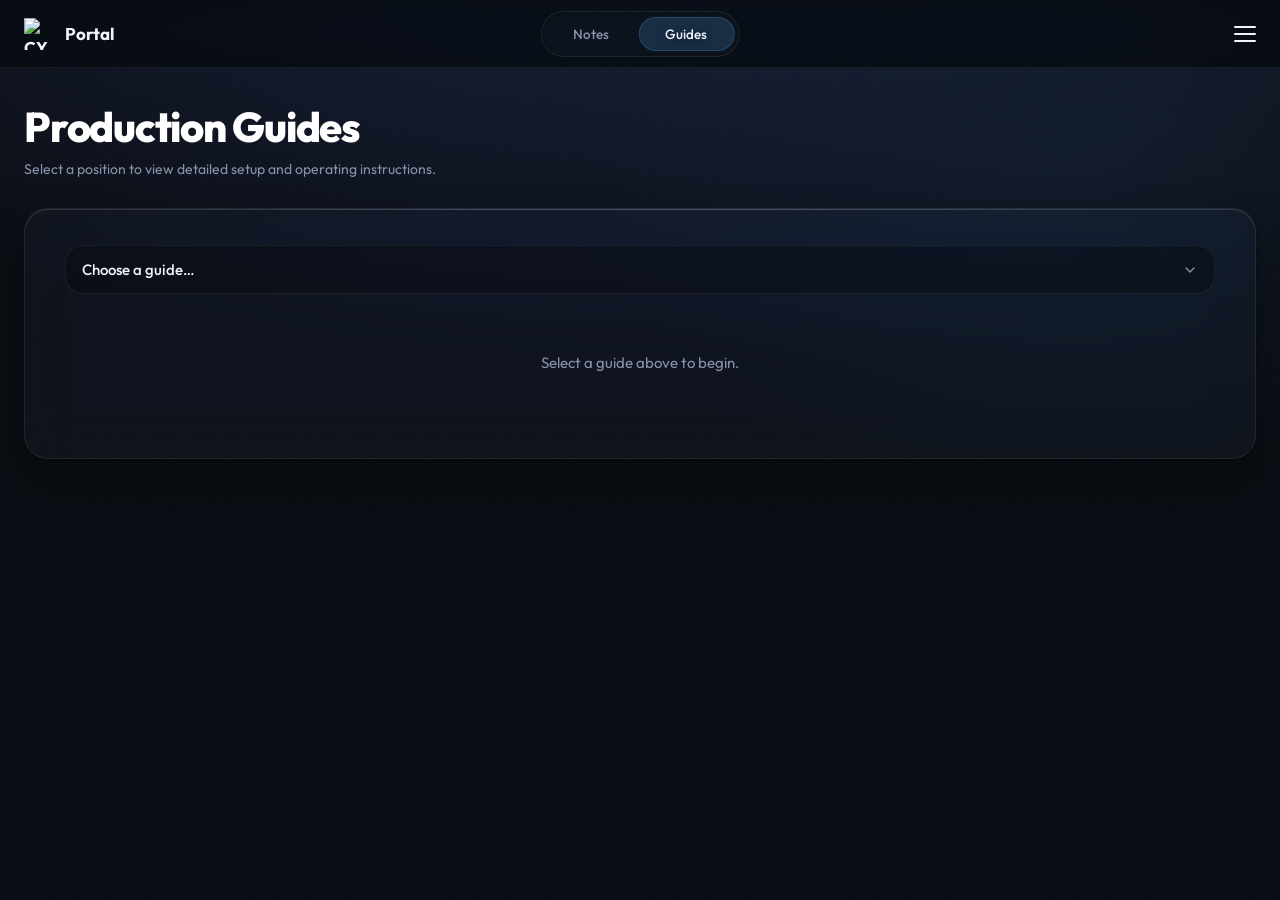
==== commit 315bc0e3: "Add files via upload" ====
--- a/guides.html
+++ b/guides.html
@@ -8,262 +8,6 @@
   <link rel="stylesheet" href="portal.css">
 
   <style>
-    /* ── Search Bar ──────────────────────────────────────────── */
-    .search-wrapper {
-      position: relative;
-      display: flex;
-      align-items: center;
-      margin-left: auto;
-      margin-right: 8px;
-      z-index: 210;
-    }
-
-    .search-capsule {
-      display: flex;
-      align-items: center;
-      width: 36px;
-      height: 36px;
-      overflow: hidden;
-      background: rgba(255, 255, 255, 0.05);
-      border: 1px solid var(--glass-border);
-      border-radius: 999px;
-      cursor: pointer;
-      transition: width 0.36s var(--ease-spring), border-color 0.22s ease, background 0.22s ease;
-    }
-    .search-capsule.expanded {
-      width: 220px;
-      border-color: rgba(79, 168, 255, 0.5);
-      background: rgba(0, 0, 0, 0.45);
-      cursor: text;
-    }
-    .search-icon-btn {
-      width: 36px;
-      height: 36px;
-      flex-shrink: 0;
-      display: flex;
-      align-items: center;
-      justify-content: center;
-      color: var(--muted);
-      font-size: 15px;
-      transition: color 0.2s ease;
-    }
-    .search-capsule.expanded .search-icon-btn { color: var(--accent); }
-    .search-field {
-      flex: 1;
-      background: transparent;
-      border: none;
-      color: var(--text);
-      font-family: 'Outfit', sans-serif;
-      font-size: 14px;
-      outline: none;
-      padding-right: 14px;
-      opacity: 0;
-      transition: opacity 0.18s ease;
-    }
-    .search-capsule.expanded .search-field { opacity: 1; }
-
-    /* Full-width search on mobile */
-    @media (max-width: 768px) {
-      .search-wrapper {
-        position: absolute;
-        top: 14px;
-        left: 16px;
-        margin: 0;
-      }
-      .search-capsule.expanded {
-        position: fixed;
-        inset: 0 0 auto 0;
-        width: 100%;
-        height: 58px;
-        border-radius: 0;
-        border: none;
-        border-bottom: 1px solid rgba(79, 168, 255, 0.4);
-        background: rgba(8, 11, 17, 0.97);
-        z-index: 9000;
-        padding: 0 8px;
-      }
-    }
-
-    /* ── Chat Overlay ────────────────────────────────────────── */
-    #chatOverlay {
-      position: fixed;
-      inset: 0;
-      z-index: 9000;
-      background: rgba(8, 11, 17, 0.93);
-      backdrop-filter: blur(24px);
-      display: flex;
-      flex-direction: column;
-      opacity: 0;
-      pointer-events: none;
-      transform: scale(0.97) translateY(8px);
-      transition: opacity 0.32s var(--ease-soft), transform 0.32s var(--ease-spring);
-    }
-    #chatOverlay.active {
-      opacity: 1;
-      pointer-events: auto;
-      transform: scale(1) translateY(0);
-    }
-
-    .chat-header {
-      padding: 16px 22px;
-      border-bottom: 1px solid var(--glass-border);
-      display: flex;
-      justify-content: space-between;
-      align-items: center;
-      background: rgba(255, 255, 255, 0.02);
-      flex-shrink: 0;
-    }
-    .chat-title {
-      font-size: 16px;
-      font-weight: 700;
-      display: flex;
-      align-items: center;
-      gap: 8px;
-      letter-spacing: -0.01em;
-    }
-    .chat-title .dot-accent { color: var(--accent); font-size: 18px; }
-
-    .chat-controls { display: flex; gap: 8px; }
-    .ctrl-btn {
-      width: 30px;
-      height: 30px;
-      border-radius: 50%;
-      border: 1px solid var(--glass-border);
-      background: rgba(255,255,255,0.06);
-      color: var(--muted);
-      font-size: 15px;
-      cursor: pointer;
-      display: flex;
-      align-items: center;
-      justify-content: center;
-      transition: background var(--transition-base), color var(--transition-base);
-      line-height: 1;
-    }
-    .ctrl-btn:hover { background: rgba(255,255,255,0.14); color: var(--text); }
-
-    .chat-body {
-      flex: 1;
-      overflow-y: auto;
-      padding: 18px 20px;
-      display: flex;
-      flex-direction: column;
-      gap: 14px;
-      scroll-behavior: smooth;
-    }
-    .chat-body::-webkit-scrollbar { width: 4px; }
-    .chat-body::-webkit-scrollbar-track { background: transparent; }
-    .chat-body::-webkit-scrollbar-thumb { background: var(--subtle); border-radius: 4px; }
-
-    @keyframes msg-in {
-      from { opacity: 0; transform: translateY(8px); }
-      to   { opacity: 1; transform: translateY(0); }
-    }
-
-    .msg {
-      max-width: 78%;
-      padding: 11px 15px;
-      border-radius: 16px;
-      font-size: 14.5px;
-      line-height: 1.55;
-      word-wrap: break-word;
-      animation: msg-in 0.25s var(--ease-soft) both;
-    }
-    .msg.user {
-      align-self: flex-end;
-      background: var(--accent);
-      color: #000;
-      font-weight: 500;
-      border-bottom-right-radius: 4px;
-    }
-    .msg.ai {
-      align-self: flex-start;
-      background: rgba(255, 255, 255, 0.07);
-      color: #dde3f0;
-      border: 1px solid var(--glass-border);
-      border-bottom-left-radius: 4px;
-      min-width: 44px;
-    }
-    .chat-system {
-      align-self: center;
-      font-size: 12.5px;
-      color: var(--muted);
-      font-style: italic;
-      animation: msg-in 0.25s var(--ease-soft) both;
-    }
-
-    /* Word-by-word reveal */
-    .word {
-      display: inline;
-      white-space: pre-wrap;
-      opacity: 0;
-      transition: opacity 0.25s ease;
-    }
-    .word.show { opacity: 1; }
-
-    /* Typing dots */
-    .typing {
-      display: inline-flex;
-      gap: 4px;
-      padding: 2px;
-    }
-    .typing span {
-      width: 6px; height: 6px;
-      background: var(--accent);
-      border-radius: 50%;
-      animation: bounce-dot 1.3s infinite ease-in-out both;
-    }
-    .typing span:nth-child(1) { animation-delay: -0.3s; }
-    .typing span:nth-child(2) { animation-delay: -0.15s; }
-    .typing span:nth-child(3) { animation-delay: 0s; }
-
-    .chat-footer {
-      padding: 14px 20px;
-      border-top: 1px solid var(--glass-border);
-      background: rgba(0, 0, 0, 0.18);
-      display: flex;
-      flex-direction: column;
-      gap: 6px;
-      flex-shrink: 0;
-    }
-    .chat-input-row { display: flex; gap: 10px; align-items: center; }
-    .chat-input {
-      flex: 1;
-      background: rgba(255, 255, 255, 0.05);
-      border: 1px solid var(--glass-border);
-      border-radius: 999px;
-      padding: 11px 18px;
-      color: var(--text);
-      font-family: 'Outfit', sans-serif;
-      font-size: 14px;
-      outline: none;
-      transition: border-color 0.2s ease;
-    }
-    .chat-input:focus { border-color: rgba(79, 168, 255, 0.5); }
-    .send-btn {
-      width: 40px; height: 40px;
-      border-radius: 50%;
-      border: none;
-      background: var(--accent);
-      color: #000;
-      font-size: 16px;
-      cursor: pointer;
-      display: flex;
-      align-items: center;
-      justify-content: center;
-      flex-shrink: 0;
-      transition: transform 0.18s var(--ease-snap), opacity 0.2s ease;
-    }
-    .send-btn:hover { transform: scale(1.08); }
-    .send-btn:disabled { opacity: 0.45; cursor: not-allowed; transform: none; }
-    .cooldown-note {
-      font-size: 12px;
-      color: var(--danger);
-      text-align: center;
-      height: 16px;
-      opacity: 0;
-      transition: opacity 0.3s ease;
-    }
-
     /* ── Guide Selector ──────────────────────────────────────── */
     .role-selector {
       width: 100%;
@@ -330,7 +74,6 @@
       justify-content: center;
     }
 
-    /* Subtle grid */
     .cam-visualizer::before {
       content: '';
       position: absolute;
@@ -357,7 +100,6 @@
       box-shadow: 0 0 18px var(--accent-glow);
       z-index: 2;
     }
-    /* Corner brackets */
     .cam-reticle::before,
     .cam-reticle::after {
       content: '';
@@ -368,7 +110,6 @@
     .cam-reticle::before { top: -2px; left: -2px; border-right: none; border-bottom: none; }
     .cam-reticle::after  { bottom: -2px; right: -2px; border-left: none; border-top: none; }
 
-    /* Animations */
     @keyframes fig8 {
       0%     { transform: translate(0, 0); }
       12.5%  { transform: translate(11px, -6px); }
@@ -416,32 +157,6 @@
 </head>
 <body>
 
-<!-- ── Chat Overlay ────────────────────────────────────────── -->
-<div id="chatOverlay">
-  <div class="chat-header">
-    <div class="chat-title">
-      <span class="dot-accent">✦</span> AI Assistant
-    </div>
-    <div class="chat-controls">
-      <button class="ctrl-btn" id="closeChat" aria-label="Close">✕</button>
-    </div>
-  </div>
-
-  <div class="chat-body" id="chatBody">
-    <div class="msg ai">
-      Hello! I'm your AV assistant. How can I help with production today?
-    </div>
-  </div>
-
-  <div class="chat-footer">
-    <div class="chat-input-row">
-      <input type="text" class="chat-input" id="chatInput" placeholder="Ask a question…" autocomplete="off">
-      <button class="send-btn" id="sendBtn" aria-label="Send">➤</button>
-    </div>
-    <div class="cooldown-note" id="cooldownNote">Please wait 5s between messages.</div>
-  </div>
-</div>
-
 <!-- ── Header ─────────────────────────────────────────────── -->
 <header>
   <div class="header-inner">
@@ -455,13 +170,6 @@
         <button data-nav="notes">Notes</button>
         <button data-nav="guides">Guides</button>
       </nav>
-    </div>
-
-    <div class="search-wrapper">
-      <div class="search-capsule" id="searchCapsule">
-        <div class="search-icon-btn">🔍</div>
-        <input type="text" class="search-field" id="searchField" placeholder="Ask AI…" autocomplete="off">
-      </div>
     </div>
 
     <div class="menu-wrapper">
@@ -497,7 +205,6 @@
 
 <script src="portal.js"></script>
 <script>
-/* ── Guides Data ───────────────────────────────────────────── */
 const GUIDES = {
   center_cam: `
     <h2>Center Camera — Main</h2>
@@ -549,9 +256,7 @@
   `
 };
 
-/* ── Bootstrap ─────────────────────────────────────────────── */
 document.addEventListener('DOMContentLoaded', () => {
-  // Assign id's for initNav
   document.querySelector('[data-nav="notes"]').id  = 'notesBtn';
   document.querySelector('[data-nav="guides"]').id = 'guidesBtn';
 
@@ -564,12 +269,9 @@
 
   initMenu();
   initNavResize();
-  initSearch();
-  initChat();
   initGuides();
 });
 
-/* ── Guide Selector ────────────────────────────────────────── */
 function initGuides() {
   const select  = document.getElementById('roleSelect');
   const display = document.getElementById('guideDisplay');
@@ -600,166 +302,6 @@
     });
   });
 }
-
-/* ── Search / Chat open ────────────────────────────────────── */
-function initSearch() {
-  const capsule = document.getElementById('searchCapsule');
-  const field   = document.getElementById('searchField');
-
-  capsule.addEventListener('click', () => {
-    if (!capsule.classList.contains('expanded')) {
-      capsule.classList.add('expanded');
-      setTimeout(() => field.focus(), 60);
-    }
-  });
-
-  document.addEventListener('click', (e) => {
-    if (!capsule.contains(e.target)) capsule.classList.remove('expanded');
-  });
-
-  field.addEventListener('keydown', (e) => {
-    if (e.key === 'Escape') { capsule.classList.remove('expanded'); field.blur(); }
-    if (e.key === 'Enter') {
-      const q = field.value.trim();
-      if (!q) return;
-      field.value = '';
-      capsule.classList.remove('expanded');
-      openChat(q);
-    }
-  });
-}
-
-/* ── Chat ──────────────────────────────────────────────────── */
-const API_KEYS = [
-  'AIzaSyDClTbooQVZiqntxARCYH8P0ijCrHKW-7U',
-  'AIzaSyAJD7tvvXw13CymrfOcwt8msPxzY1n_4lc'
-];
-
-let chatHistory = [];
-let lastMsg     = 0;
-const COOLDOWN  = 5000;
-
-function initChat() {
-  document.getElementById('closeChat').addEventListener('click', closeChat);
-  document.getElementById('sendBtn').addEventListener('click', sendChat);
-  document.getElementById('chatInput').addEventListener('keydown', (e) => {
-    if (e.key === 'Enter') sendChat();
-  });
-}
-
-function openChat(query) {
-  document.getElementById('chatOverlay').classList.add('active');
-  appendMsg('user', query);
-  callAI(query);
-}
-
-function closeChat() {
-  document.getElementById('chatOverlay').classList.remove('active');
-}
-
-function sendChat() {
-  const input = document.getElementById('chatInput');
-  const query = input.value.trim();
-  if (!query) return;
-
-  const now = Date.now();
-  if (now - lastMsg < COOLDOWN) {
-    const note = document.getElementById('cooldownNote');
-    note.style.opacity = '1';
-    setTimeout(() => { note.style.opacity = '0'; }, 2200);
-    return;
-  }
-  lastMsg = now;
-  input.value = '';
-  appendMsg('user', query);
-  callAI(query);
-}
-
-function appendMsg(role, text) {
-  const body = document.getElementById('chatBody');
-  const div  = document.createElement('div');
-  div.className = `msg ${role}`;
-
-  if (role === 'user') {
-    div.textContent = text;
-  } else {
-    revealWords(div, text);
-  }
-
-  body.appendChild(div);
-  body.scrollTop = body.scrollHeight;
-  chatHistory.push({ role: role === 'user' ? 'user' : 'model', parts: [{ text }] });
-}
-
-function revealWords(el, text) {
-  text.split(' ').forEach((word, i) => {
-    const s = document.createElement('span');
-    s.className = 'word';
-    s.textContent = word + ' ';
-    el.appendChild(s);
-    setTimeout(() => {
-      s.classList.add('show');
-      document.getElementById('chatBody').scrollTop = document.getElementById('chatBody').scrollHeight;
-    }, i * 28);
-  });
-}
-
-async function callAI(query) {
-  const body    = document.getElementById('chatBody');
-  const loader  = document.createElement('div');
-  loader.className = 'msg ai';
-  loader.id = 'loader';
-  loader.innerHTML = '<div class="typing"><span></span><span></span><span></span></div>';
-  body.appendChild(loader);
-  body.scrollTop = body.scrollHeight;
-
-  const system = `You are an AV assistant for a production team. Available guides: center_cam, handheld_cam. To open a guide respond with [[OPEN_GUIDE:id]]. Keep responses concise and helpful. No markdown.`;
-  const contents = [
-    { role: 'user', parts: [{ text: system }] },
-    ...chatHistory
-  ];
-
-  let success = false;
-  for (const key of API_KEYS) {
-    try {
-      const res = await fetch(
-        `https://generativelanguage.googleapis.com/v1beta/models/gemini-2.0-flash:generateContent?key=${key}`,
-        { method: 'POST', headers: { 'Content-Type': 'application/json' }, body: JSON.stringify({ contents }) }
-      );
-      if (!res.ok) continue;
-      const data  = await res.json();
-      const text  = data.candidates[0].content.parts[0].text;
-
-      document.getElementById('loader')?.remove();
-
-      // Guide open action
-      const match = text.match(/\[\[OPEN_GUIDE:(.*?)\]\]/);
-      if (match) {
-        const guideId = match[1].trim();
-        const sysMsg  = document.createElement('div');
-        sysMsg.className = 'chat-system';
-        sysMsg.textContent = 'Opening guide…';
-        body.appendChild(sysMsg);
-        setTimeout(() => {
-          const sel = document.getElementById('roleSelect');
-          if (sel && GUIDES[guideId]) {
-            sel.value = guideId;
-            sel.dispatchEvent(new Event('change'));
-          }
-        }, 700);
-      }
-
-      appendMsg('ai', text.replace(/\[\[.*?\]\]/g, '').trim());
-      success = true;
-      break;
-    } catch { /* try next key */ }
-  }
-
-  if (!success) {
-    document.getElementById('loader')?.remove();
-    appendMsg('ai', "I'm having trouble connecting right now. Please try again.");
-  }
-}
 </script>
 </body>
 </html>
--- a/portal.css
+++ b/portal.css
@@ -81,7 +81,6 @@
   overflow: hidden;
 }
 
-/* Subtle top shimmer */
 .glass-panel::before {
   content: '';
   position: absolute;
@@ -183,21 +182,18 @@
   text-shadow: 0 1px 8px rgba(0, 0, 0, 0.4);
 }
 
-/* Liquid Pill */
+/* Nav Pill — solid fill, no gradient, no glow */
 .nav-bg {
   position: absolute;
   top: 5px;
   left: 0;
   height: calc(100% - 10px);
-  background: linear-gradient(135deg, #5ab3ff 0%, #2e82d4 100%);
+  background: rgba(79, 168, 255, 0.18);
+  border: 1px solid rgba(79, 168, 255, 0.22);
   border-radius: 999px;
   z-index: 1;
   pointer-events: none;
   opacity: 0;
-  box-shadow:
-    0 4px 18px rgba(79, 168, 255, 0.45),
-    inset 0 1px 0 rgba(255, 255, 255, 0.28),
-    inset 0 -1px 0 rgba(0, 0, 0, 0.15);
   /* transition set in JS to avoid load-slide */
 }
 
@@ -226,7 +222,6 @@
   transform-origin: center;
 }
 
-/* Hamburger → X when open */
 .hamburger.open span:nth-child(1) { transform: translateY(7px) rotate(45deg); }
 .hamburger.open span:nth-child(2) { opacity: 0; transform: scaleX(0); }
 .hamburger.open span:nth-child(3) { transform: translateY(-7px) rotate(-45deg); }
@@ -281,7 +276,6 @@
   z-index: 1;
 }
 
-/* Page entrance */
 @keyframes page-in {
   from { opacity: 0; transform: translateY(18px); }
   to   { opacity: 1; transform: translateY(0); }
